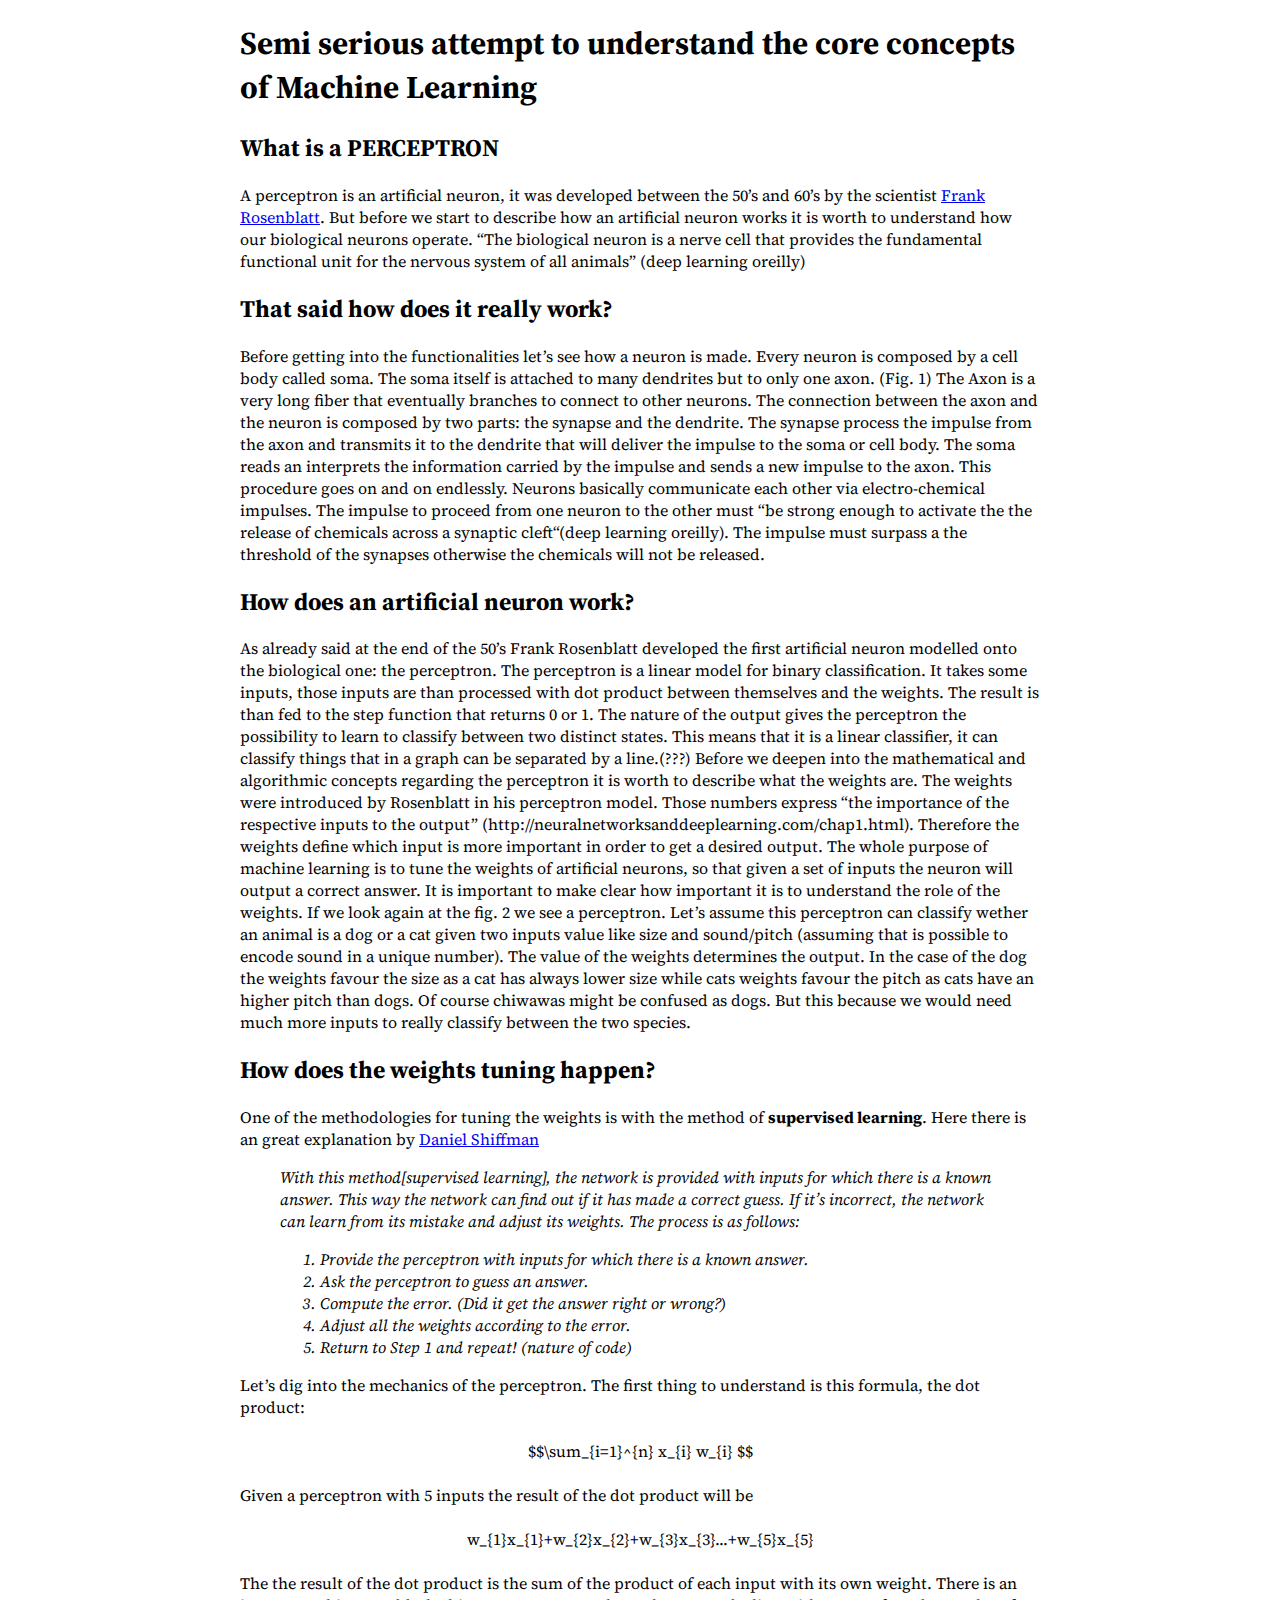
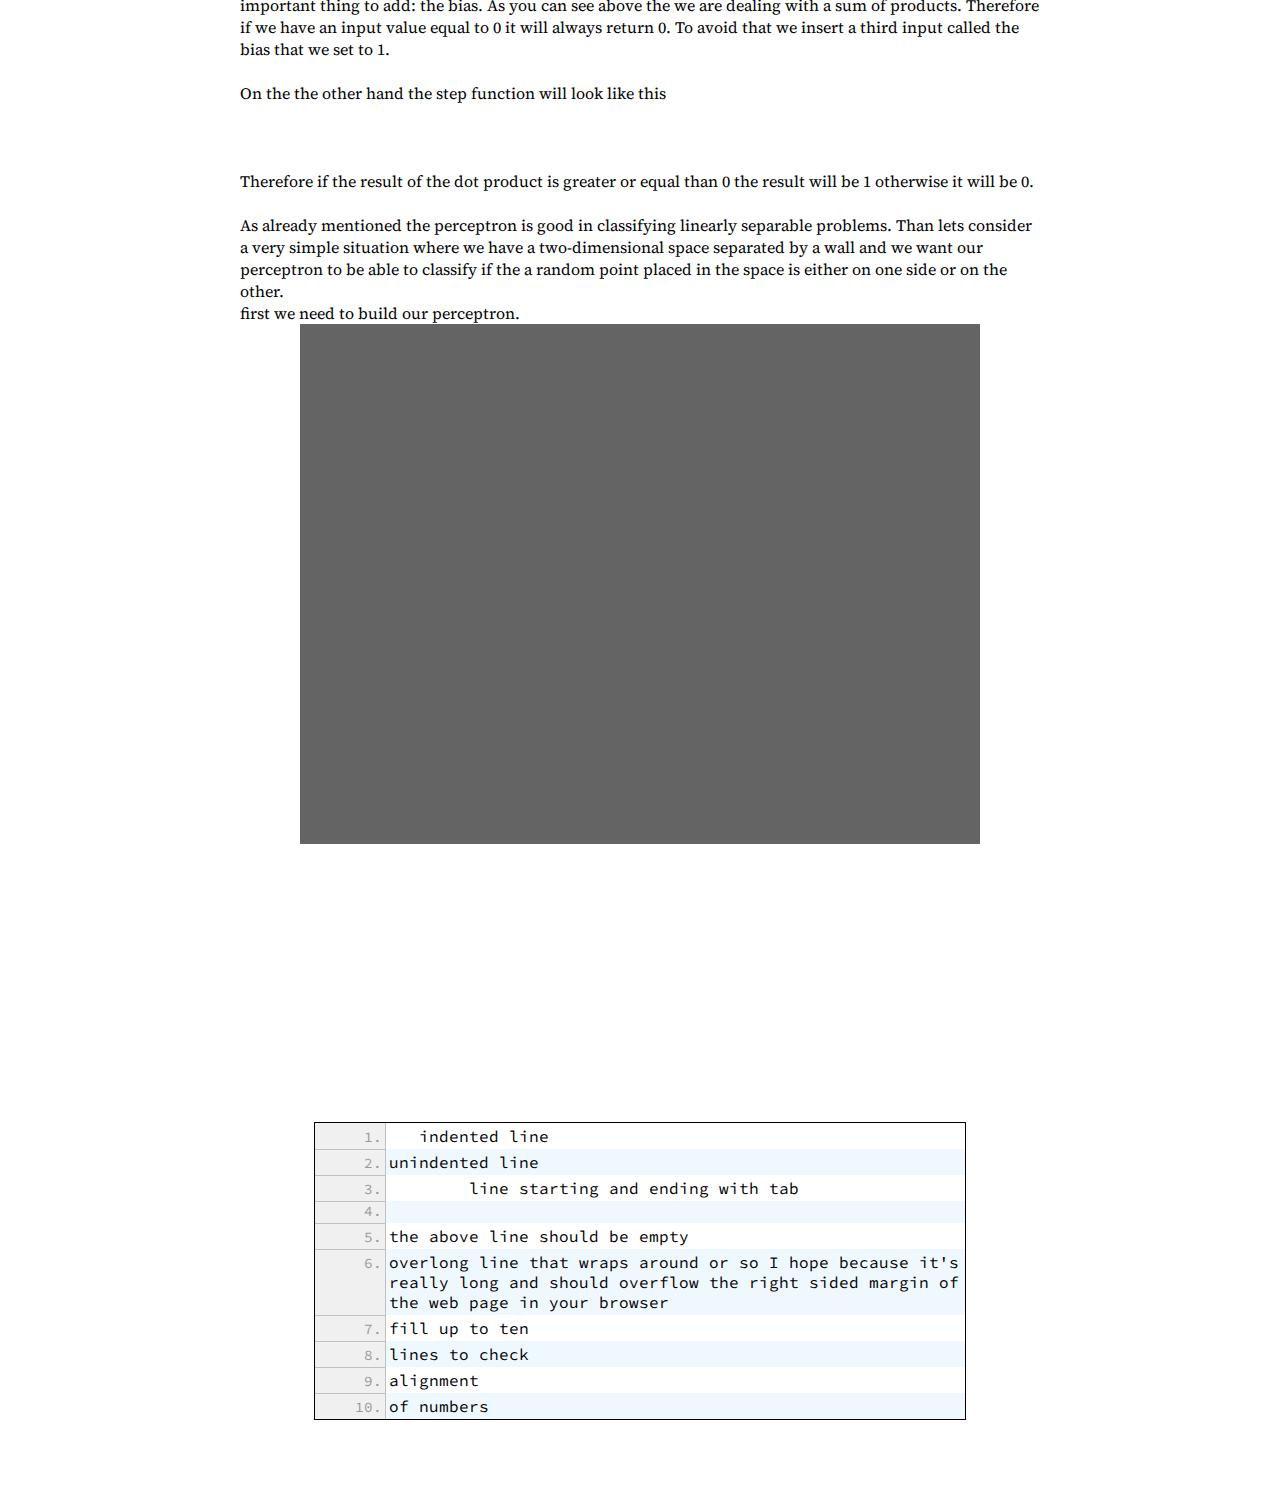
==== index.html @ a2bec2a8 "ad perceptron class" ====
<!DOCTYPE html>
<html>

<head>
	<meta charset="UTF-8">
	<meta http-equiv="X-UA-Compatible" content="IE=edge">
	<meta name="viewport" content="width=device-width, initial-scale=1">

	<title>simplePerceptron</title>
	<script type="text/javascript" src="http://latex.codecogs.com/latexit.js"></script>
	<script src="simplePerceptron/libraries/p5.js"></script>
	<script src="simplePerceptron/libraries/p5.dom.js"></script>
	<script src="simplePerceptron/libraries/p5.sound.js"></script>
	<script src="simplePerceptron/sketch.js"></script>
	<script src="simplePerceptron/perceptron.js"></script>
	<link rel="stylesheet" href="style.css">
	<style>
	</style>
</head>

<body>
	<div class="container">
		<h1>Semi serious attempt to understand the core concepts of Machine Learning</h1>

		<h2>What is a PERCEPTRON</h2>
		A perceptron is an artificial neuron, it was developed between the 50’s and 60’s by the scientist
		<a href="https://en.wikipedia.org/wiki/Frank_Rosenblatt">Frank Rosenblatt</a>. But before we start to describe how an artificial neuron works it is worth to understand how our
		biological neurons operate. “The biological neuron is a nerve cell that provides the fundamental functional unit for the
		nervous system of all animals” (deep learning oreilly)

		<h2>That said how does it really work?</h2>
		Before getting into the functionalities let’s see how a neuron is made. Every neuron is composed by a cell body called soma.
		The soma itself is attached to many dendrites but to only one axon. (Fig. 1) The Axon is a very long fiber that eventually
		branches to connect to other neurons. The connection between the axon and the neuron is composed by two parts: the synapse
		and the dendrite. The synapse process the impulse from the axon and transmits it to the dendrite that will deliver the
		impulse to the soma or cell body. The soma reads an interprets the information carried by the impulse and sends a new impulse
		to the axon. This procedure goes on and on endlessly. Neurons basically communicate each other via electro-chemical impulses.
		The impulse to proceed from one neuron to the other must “be strong enough to activate the the release of chemicals across
		a synaptic cleft“(deep learning oreilly). The impulse must surpass a the threshold of the synapses otherwise the chemicals
		will not be released.

		<h2>How does an artificial neuron work?</h2>
		As already said at the end of the 50’s Frank Rosenblatt developed the first artificial neuron modelled onto the biological
		one: the perceptron. The perceptron is a linear model for binary classification. It takes some inputs, those inputs are
		than processed with dot product between themselves and the weights. The result is than fed to the step function that returns
		0 or 1. The nature of the output gives the perceptron the possibility to learn to classify between two distinct states.
		This means that it is a linear classifier, it can classify things that in a graph can be separated by a line.(???) Before
		we deepen into the mathematical and algorithmic concepts regarding the perceptron it is worth to describe what the weights
		are. The weights were introduced by Rosenblatt in his perceptron model. Those numbers express “the importance of the respective
		inputs to the output” (http://neuralnetworksanddeeplearning.com/chap1.html). Therefore the weights define which input is
		more important in order to get a desired output. The whole purpose of machine learning is to tune the weights of artificial
		neurons, so that given a set of inputs the neuron will output a correct answer. It is important to make clear how important
		it is to understand the role of the weights. If we look again at the fig. 2 we see a perceptron. Let’s assume this perceptron
		can classify wether an animal is a dog or a cat given two inputs value like size and sound/pitch (assuming that is possible
		to encode sound in a unique number). The value of the weights determines the output. In the case of the dog the weights
		favour the size as a cat has always lower size while cats weights favour the pitch as cats have an higher pitch than dogs.
		Of course chiwawas might be confused as dogs. But this because we would need much more inputs to really classify between
		the two species.
		<h2>How does the weights tuning happen?</h2>
		One of the methodologies for tuning the weights is with the method of
		<b>supervised learning</b>. Here there is an great explanation by
		<a href="http://natureofcode.com/book/chapter-10-neural-networks/">Daniel Shiffman</a>
		<blockquote>
			With this method[supervised learning], the network is provided with inputs for which there is a known answer. This way the
			network can find out if it has made a correct guess. If it’s incorrect, the network can learn from its mistake and adjust
			its weights. The process is as follows:
			<br>
			<ol>
				<li>Provide the perceptron with inputs for which there is a known answer.
				</li>
				<li>Ask the perceptron to guess an answer.
				</li>
				<li>Compute the error. (Did it get the answer right or wrong?)
				</li>
				<li>Adjust all the weights according to the error.
				</li>
				<li>Return to Step 1 and repeat! (nature of code)</li>
			</ol>
		</blockquote>

		Let’s dig into the mechanics of the perceptron. The first thing to understand is this formula, the dot product:
		<br>
		<br>
		<div lang="latex" class="math">
			$$\sum_{i=1}^{n} x_{i} w_{i} $$
		</div>
		<br> Given a perceptron with 5 inputs the result of the dot product will be
		<br>
		<br>
		<div lang="latex" class="math">
			w_{1}x_{1}+w_{2}x_{2}+w_{3}x_{3}...+w_{5}x_{5}
		</div>
		<br>
		The the result of the dot product is the sum of the product of each input with its own weight. There is an important thing
		to add: the bias. As you can see above the we are dealing with a sum of products. Therefore if we have an input value equal
		to 0 it will always return 0. To avoid that we insert a third input called the bias that we set to 1. <br>
		<img src="img/perceptron2.png" alt="">
		<br>
		On the the other hand the step function will look like this
		<br>
		<br>
		<div class="math">
				<img src="http://latex.codecogs.com/gif.latex?f(x)=\begin{cases}\phantom{}0&x%3C0\\1&x%3E=0\end{cases}" alt="">
		</div>
		<br> 
		Therefore if the result of the dot product is greater or equal than 0 the result will be 1 otherwise it will be 0.
		<br>
		<br>
		As already mentioned the perceptron is good in classifying linearly separable problems. Than lets consider a very simple situation
		where we have a two-dimensional space separated by a wall and we want our perceptron to be able to classify if the a random
		point placed in the space is either on one side or on the other. <br>
		first we need to build our perceptron. 
		<div id="perceptronCanvas">

		</div>
		<br>
		<br>
		<br>
		<br>
		<br>
		<br>
		<br>
		<br>
		<br>
		<pre class="code">
				<span class="tr first-row"><span class="th"></span><code>   indented line</code></span>
				<span class="tr e"><span class="th"></span><code>unindented line</code></span>
				<span class="tr"><span class="th"></span><code>&#9;line starting and ending with tab&#9;</code></span>
				<span class="tr e"><span class="th"></span><code></code></span>
				<span class="tr"><span class="th"></span><code>the above line should be empty</code></span>
				<span class="tr e"><span class="th"></span><code>overlong line that wraps around or so I hope because it's really long and should overflow the right sided margin of the web page in your browser</code></span>
				<span class="tr"><span class="th"></span><code>fill up to ten</code></span>
				<span class="tr e"><span class="th"></span><code>lines to check</code></span>
				<span class="tr"><span class="th"></span><code>alignment</code></span>
				<span class="tr e"><span class="th"></span><code>of numbers</code></span>
				</pre>
	</div>
	<div class="footnotes">

	</div>
</body>

</html>
---- style.css ----
@import url('https://fonts.googleapis.com/css?family=Source+Code+Pro:500|Source+Serif+Pro&subset=latin-ext');
body{
    font-family: 'Source Serif Pro', serif;
    margin: 0;
    padding: 0;
}
pre, 
code{
    font-family: 'Source Code Pro', monospace;
}

canvas {
    display: block;
    margin: auto;
}
blockquote{
    font-style: italic;
}
/* Bare bones style for the desired effect */
pre.code {
    display: table;
    table-layout: fixed;
    width: 100%; /* anything but auto, otherwise fixed layout not guaranteed */
    white-space: pre-wrap;
}
pre.code::before {
    counter-reset: linenum;
}
pre.code span.tr {
    display: table-row;
    counter-increment: linenum;
}
pre.code span.th { /* used for line numbers */
    display: table-cell;
    user-select: none;
    -moz-user-select: none;
    -webkit-user-select: none;
}
pre.code span.th::before {
    content: counter(linenum);
    text-align: right;
    display: block;
}
pre.code span.th {
    width: 4em; /* or whatever the desired width of the numbers column is */
}
pre.code code {
    display: table-cell;
}

/* Additional styling demo */
pre.code {
    border: solid 1px black;
    max-width: 650px;
    margin: 80px auto;
}
pre.code span.th {
    background: #f0f0f0;
    padding: 3px;
    padding-top: 0px;
    border-right: solid 1px silver;
    border-top: solid 1px silver;
}
pre.code span.th::before {
    font-size: 90%;
    color: #999;
}
pre.code span.tr.first-row span.th {
    border-top: none;
}
pre.code code {
    padding: 3px;
}
pre.code span.e code {
    background: #f0f8ff;
}
pre.code span.th::before {
    content: counter(linenum) ".";
}
/*END OF CODE STYLING*/

.container{
    position: relative;
    display: block;
    max-width: 800px;
    margin: auto;
}
.math{
    text-align: center;
}
.footnotes{
    font-size: 75%;
}
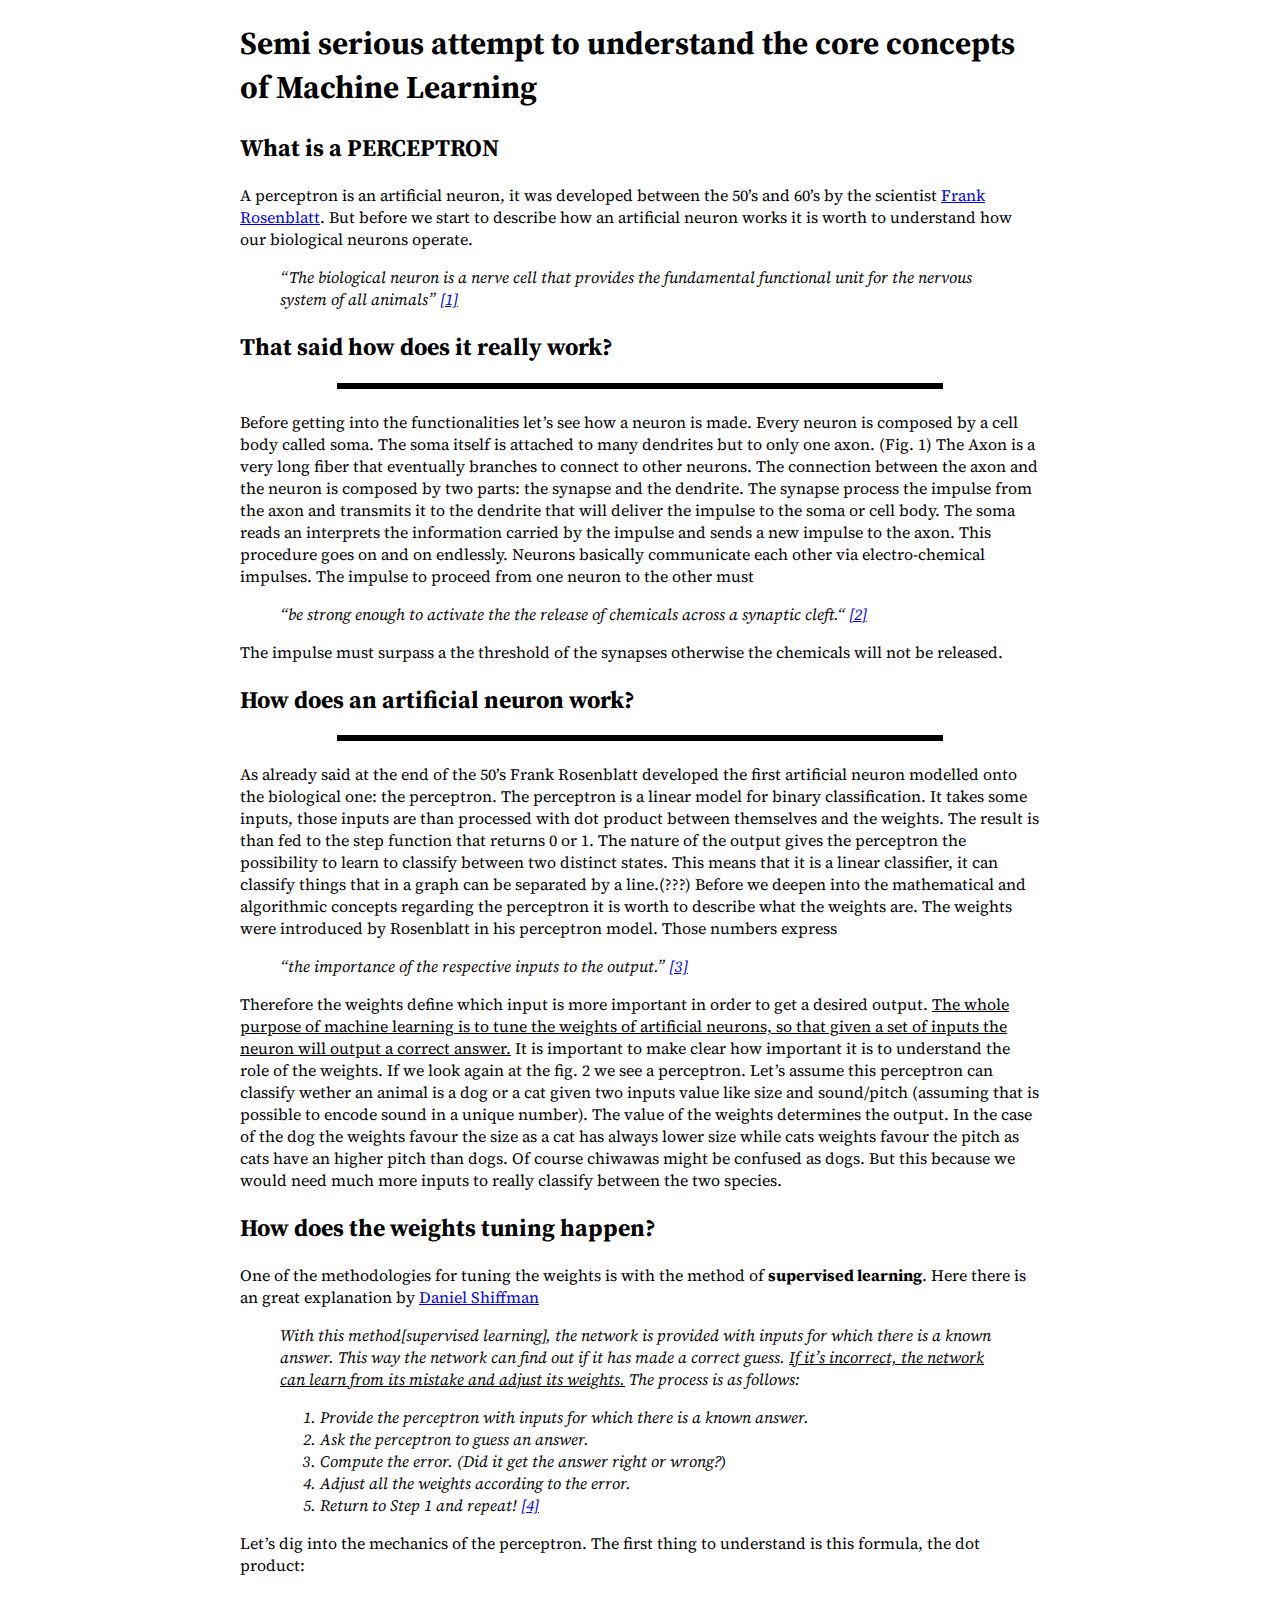
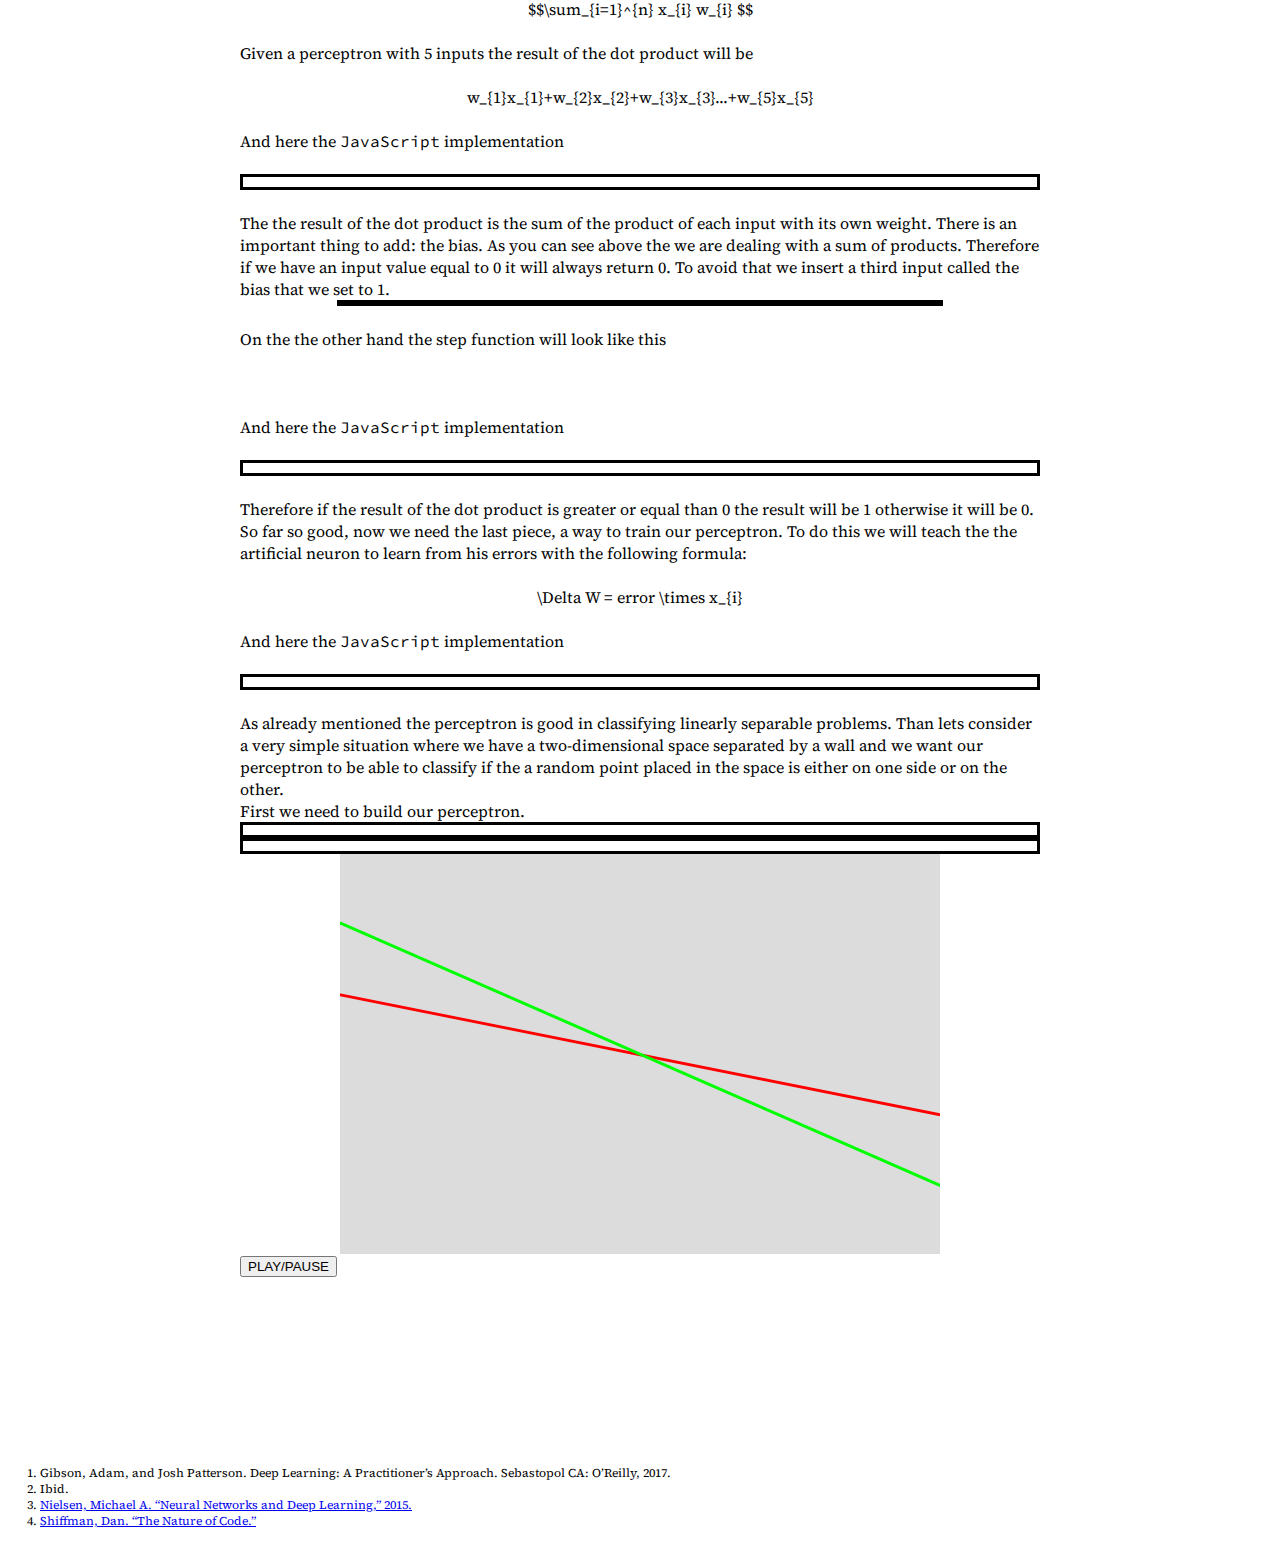
==== commit 700044d1: "update index.html" ====
--- a/index.html
+++ b/index.html
@@ -8,12 +8,17 @@
 
 	<title>simplePerceptron</title>
 	<script type="text/javascript" src="http://latex.codecogs.com/latexit.js"></script>
+	<script src="jquery-3.3.1.min.js"></script>
 	<script src="simplePerceptron/libraries/p5.js"></script>
 	<script src="simplePerceptron/libraries/p5.dom.js"></script>
 	<script src="simplePerceptron/libraries/p5.sound.js"></script>
+	<script src="simplePerceptron/perceptron.js"></script>
+	<script src="simplePerceptron/trainer.js"></script>
 	<script src="simplePerceptron/sketch.js"></script>
-	<script src="simplePerceptron/perceptron.js"></script>
 	<link rel="stylesheet" href="style.css">
+	<script src="codemirror/lib/codemirror.js"></script>
+	<link rel="stylesheet" href="codemirror/lib/codemirror.css">
+	<script src="codemirror/mode/javascript/javascript.js"></script>
 	<style>
 	</style>
 </head>
@@ -25,45 +30,55 @@
 		<h2>What is a PERCEPTRON</h2>
 		A perceptron is an artificial neuron, it was developed between the 50’s and 60’s by the scientist
 		<a href="https://en.wikipedia.org/wiki/Frank_Rosenblatt">Frank Rosenblatt</a>. But before we start to describe how an artificial neuron works it is worth to understand how our
-		biological neurons operate. “The biological neuron is a nerve cell that provides the fundamental functional unit for the
-		nervous system of all animals” (deep learning oreilly)
+		biological neurons operate.
+		<br>
+		<blockquote>
+			“The biological neuron is a nerve cell that provides the fundamental functional unit for the nervous system of all animals”
+			<a href="#1">[1]</a>
+		</blockquote>
 
 		<h2>That said how does it really work?</h2>
-		Before getting into the functionalities let’s see how a neuron is made. Every neuron is composed by a cell body called soma.
-		The soma itself is attached to many dendrites but to only one axon. (Fig. 1) The Axon is a very long fiber that eventually
+		<img class="images" src="img/NEuron.png" alt="">
+		<br> Before getting into the functionalities let’s see how a neuron is made. Every neuron is composed by a cell body called
+		soma. The soma itself is attached to many dendrites but to only one axon. (Fig. 1) The Axon is a very long fiber that eventually
 		branches to connect to other neurons. The connection between the axon and the neuron is composed by two parts: the synapse
 		and the dendrite. The synapse process the impulse from the axon and transmits it to the dendrite that will deliver the
 		impulse to the soma or cell body. The soma reads an interprets the information carried by the impulse and sends a new impulse
 		to the axon. This procedure goes on and on endlessly. Neurons basically communicate each other via electro-chemical impulses.
-		The impulse to proceed from one neuron to the other must “be strong enough to activate the the release of chemicals across
-		a synaptic cleft“(deep learning oreilly). The impulse must surpass a the threshold of the synapses otherwise the chemicals
-		will not be released.
+		The impulse to proceed from one neuron to the other must
+		<blockquote>“be strong enough to activate the the release of chemicals across a synaptic cleft.“
+			<a href="#2">[2]</a>
+		</blockquote> The impulse must surpass a the threshold of the synapses otherwise the chemicals will not be released.
 
 		<h2>How does an artificial neuron work?</h2>
-		As already said at the end of the 50’s Frank Rosenblatt developed the first artificial neuron modelled onto the biological
+		<img class="images" src="img/perceptron.png" alt="">
+		<br> As already said at the end of the 50’s Frank Rosenblatt developed the first artificial neuron modelled onto the biological
 		one: the perceptron. The perceptron is a linear model for binary classification. It takes some inputs, those inputs are
 		than processed with dot product between themselves and the weights. The result is than fed to the step function that returns
 		0 or 1. The nature of the output gives the perceptron the possibility to learn to classify between two distinct states.
 		This means that it is a linear classifier, it can classify things that in a graph can be separated by a line.(???) Before
 		we deepen into the mathematical and algorithmic concepts regarding the perceptron it is worth to describe what the weights
-		are. The weights were introduced by Rosenblatt in his perceptron model. Those numbers express “the importance of the respective
-		inputs to the output” (http://neuralnetworksanddeeplearning.com/chap1.html). Therefore the weights define which input is
-		more important in order to get a desired output. The whole purpose of machine learning is to tune the weights of artificial
-		neurons, so that given a set of inputs the neuron will output a correct answer. It is important to make clear how important
-		it is to understand the role of the weights. If we look again at the fig. 2 we see a perceptron. Let’s assume this perceptron
-		can classify wether an animal is a dog or a cat given two inputs value like size and sound/pitch (assuming that is possible
-		to encode sound in a unique number). The value of the weights determines the output. In the case of the dog the weights
-		favour the size as a cat has always lower size while cats weights favour the pitch as cats have an higher pitch than dogs.
-		Of course chiwawas might be confused as dogs. But this because we would need much more inputs to really classify between
-		the two species.
+		are. The weights were introduced by Rosenblatt in his perceptron model. Those numbers express
+		<blockquote>
+			“the importance of the respective inputs to the output.”
+			<a href="#3">[3]</a>
+		</blockquote>Therefore the weights define which input is more important in order to get a desired output.
+		<u>The whole purpose of machine learning is to tune the weights of artificial neurons, so that given a set of inputs the neuron
+			will output a correct answer.</u>
+		It is important to make clear how important it is to understand the role of the weights. If we look again at the fig. 2 we
+		see a perceptron. Let’s assume this perceptron can classify wether an animal is a dog or a cat given two inputs value like
+		size and sound/pitch (assuming that is possible to encode sound in a unique number). The value of the weights determines
+		the output. In the case of the dog the weights favour the size as a cat has always lower size while cats weights favour
+		the pitch as cats have an higher pitch than dogs. Of course chiwawas might be confused as dogs. But this because we would
+		need much more inputs to really classify between the two species.
 		<h2>How does the weights tuning happen?</h2>
 		One of the methodologies for tuning the weights is with the method of
 		<b>supervised learning</b>. Here there is an great explanation by
 		<a href="http://natureofcode.com/book/chapter-10-neural-networks/">Daniel Shiffman</a>
 		<blockquote>
 			With this method[supervised learning], the network is provided with inputs for which there is a known answer. This way the
-			network can find out if it has made a correct guess. If it’s incorrect, the network can learn from its mistake and adjust
-			its weights. The process is as follows:
+			network can find out if it has made a correct guess.
+			<u>If it’s incorrect, the network can learn from its mistake and adjust its weights.</u> The process is as follows:
 			<br>
 			<ol>
 				<li>Provide the perceptron with inputs for which there is a known answer.
@@ -74,7 +89,9 @@
 				</li>
 				<li>Adjust all the weights according to the error.
 				</li>
-				<li>Return to Step 1 and repeat! (nature of code)</li>
+				<li>Return to Step 1 and repeat!
+					<a href="#4">[4]</a>
+				</li>
 			</ol>
 		</blockquote>
 
@@ -90,54 +107,100 @@
 		<div lang="latex" class="math">
 			w_{1}x_{1}+w_{2}x_{2}+w_{3}x_{3}...+w_{5}x_{5}
 		</div>
-		<br>
-		The the result of the dot product is the sum of the product of each input with its own weight. There is an important thing
+		<br> And here the
+		<code>JavaScript</code> implementation
+		<br>
+		<br>
+		<div class="snippet" id="code1">
+			<script>
+				setCode('simplePerceptron/feedForward.txt', 'code1');
+			</script>
+		</div>
+		<br> The the result of the dot product is the sum of the product of each input with its own weight. There is an important thing
 		to add: the bias. As you can see above the we are dealing with a sum of products. Therefore if we have an input value equal
-		to 0 it will always return 0. To avoid that we insert a third input called the bias that we set to 1. <br>
-		<img src="img/perceptron2.png" alt="">
-		<br>
-		On the the other hand the step function will look like this
+		to 0 it will always return 0. To avoid that we insert a third input called the bias that we set to 1.
+		<br>
+		<img class="images" src="img/perceptron2.png" alt="">
+		<br> On the the other hand the step function will look like this
 		<br>
 		<br>
 		<div class="math">
-				<img src="http://latex.codecogs.com/gif.latex?f(x)=\begin{cases}\phantom{}0&x%3C0\\1&x%3E=0\end{cases}" alt="">
-		</div>
-		<br> 
-		Therefore if the result of the dot product is greater or equal than 0 the result will be 1 otherwise it will be 0.
-		<br>
-		<br>
-		As already mentioned the perceptron is good in classifying linearly separable problems. Than lets consider a very simple situation
-		where we have a two-dimensional space separated by a wall and we want our perceptron to be able to classify if the a random
-		point placed in the space is either on one side or on the other. <br>
-		first we need to build our perceptron. 
+			<img src="http://latex.codecogs.com/gif.latex?f(x)=\begin{cases}\phantom{}0&x%3C0\\1&x%3E=0\end{cases}" alt="">
+		</div>
+		<br> And here the
+		<code>JavaScript</code> implementation
+		<br>
+		<br>
+		<div class="snippet" id="code2">
+			<script>
+				setCode('simplePerceptron/activation.txt', 'code2');
+			</script>
+		</div>
+		<br> Therefore if the result of the dot product is greater or equal than 0 the result will be 1 otherwise it will be 0.
+		<br> So far so good, now we need the last piece, a way to train our perceptron. To do this we will teach the the artificial
+		neuron to learn from his errors with the following formula:
+		<br>
+		<br>
+		<div lang="latex" class="math">
+			\Delta W = error \times x_{i}
+		</div>
+		<br> And here the
+		<code>JavaScript</code> implementation
+		<br>
+		<br>
+		<div class="snippet" id="code3">
+			<script>
+				setCode('simplePerceptron/train.txt', 'code3');
+			</script>
+		</div>
+		<br> As already mentioned the perceptron is good in classifying linearly separable problems. Than lets consider a very simple
+		situation where we have a two-dimensional space separated by a wall and we want our perceptron to be able to classify if
+		the a random point placed in the space is either on one side or on the other.
+		<br> First we need to build our perceptron.
+		<br>
+		<div class="snippet" id="code4">
+			<script>
+				setCode('simplePerceptron/perceptron.js', 'code4');
+			</script>
+		</div>
+		<div class="snippet" id="code5">
+			<script>
+				setCode('simplePerceptron/trainer.js', 'code5');
+			</script>
+		</div>
 		<div id="perceptronCanvas">
 
 		</div>
-		<br>
-		<br>
-		<br>
-		<br>
-		<br>
-		<br>
-		<br>
-		<br>
-		<br>
-		<pre class="code">
-				<span class="tr first-row"><span class="th"></span><code>   indented line</code></span>
-				<span class="tr e"><span class="th"></span><code>unindented line</code></span>
-				<span class="tr"><span class="th"></span><code>&#9;line starting and ending with tab&#9;</code></span>
-				<span class="tr e"><span class="th"></span><code></code></span>
-				<span class="tr"><span class="th"></span><code>the above line should be empty</code></span>
-				<span class="tr e"><span class="th"></span><code>overlong line that wraps around or so I hope because it's really long and should overflow the right sided margin of the web page in your browser</code></span>
-				<span class="tr"><span class="th"></span><code>fill up to ten</code></span>
-				<span class="tr e"><span class="th"></span><code>lines to check</code></span>
-				<span class="tr"><span class="th"></span><code>alignment</code></span>
-				<span class="tr e"><span class="th"></span><code>of numbers</code></span>
-				</pre>
+		<button onclick="play()">PLAY/PAUSE</button>
+		<br>
+		<br>
+		<br>
+		<br>
+		<br>
+		<br>
+		<br>
+		<br>
+		<br>
 	</div>
 	<div class="footnotes">
-
+		<ol>
+			<li id="1">
+				Gibson, Adam, and Josh Patterson. Deep Learning: A Practitioner’s Approach. Sebastopol CA: O’Reilly, 2017.
+			</li>
+			<li id="2">
+				Ibid.
+			</li>
+			<li id="3">
+				<a href="http://neuralnetworksanddeeplearning.com">Nielsen, Michael A. “Neural Networks and Deep Learning,” 2015.</a>
+			</li>
+			<li id="4">
+				<a href="http://natureofcode.com/book/chapter-10-neural-networks/">Shiffman, Dan. “The Nature of Code.”</a>
+			</li>
+		</ol>
 	</div>
+	<script>
+
+	</script>
 </body>
 
 </html>--- a/style.css
+++ b/style.css
@@ -15,6 +15,13 @@
 }
 blockquote{
     font-style: italic;
+}
+img.images{
+    display: block;
+    margin: auto;
+    border: 3px solid  #000;
+    width: 75%;
+    min-width: 200px;
 }
 /* Bare bones style for the desired effect */
 pre.code {
@@ -90,4 +97,10 @@
 }
 .footnotes{
     font-size: 75%;
+}
+.snippet{
+    border: 3px solid #000;
+    /* background-color: tomato; */
+    padding: 5px;
+    /* margin-left: 20px; */
 }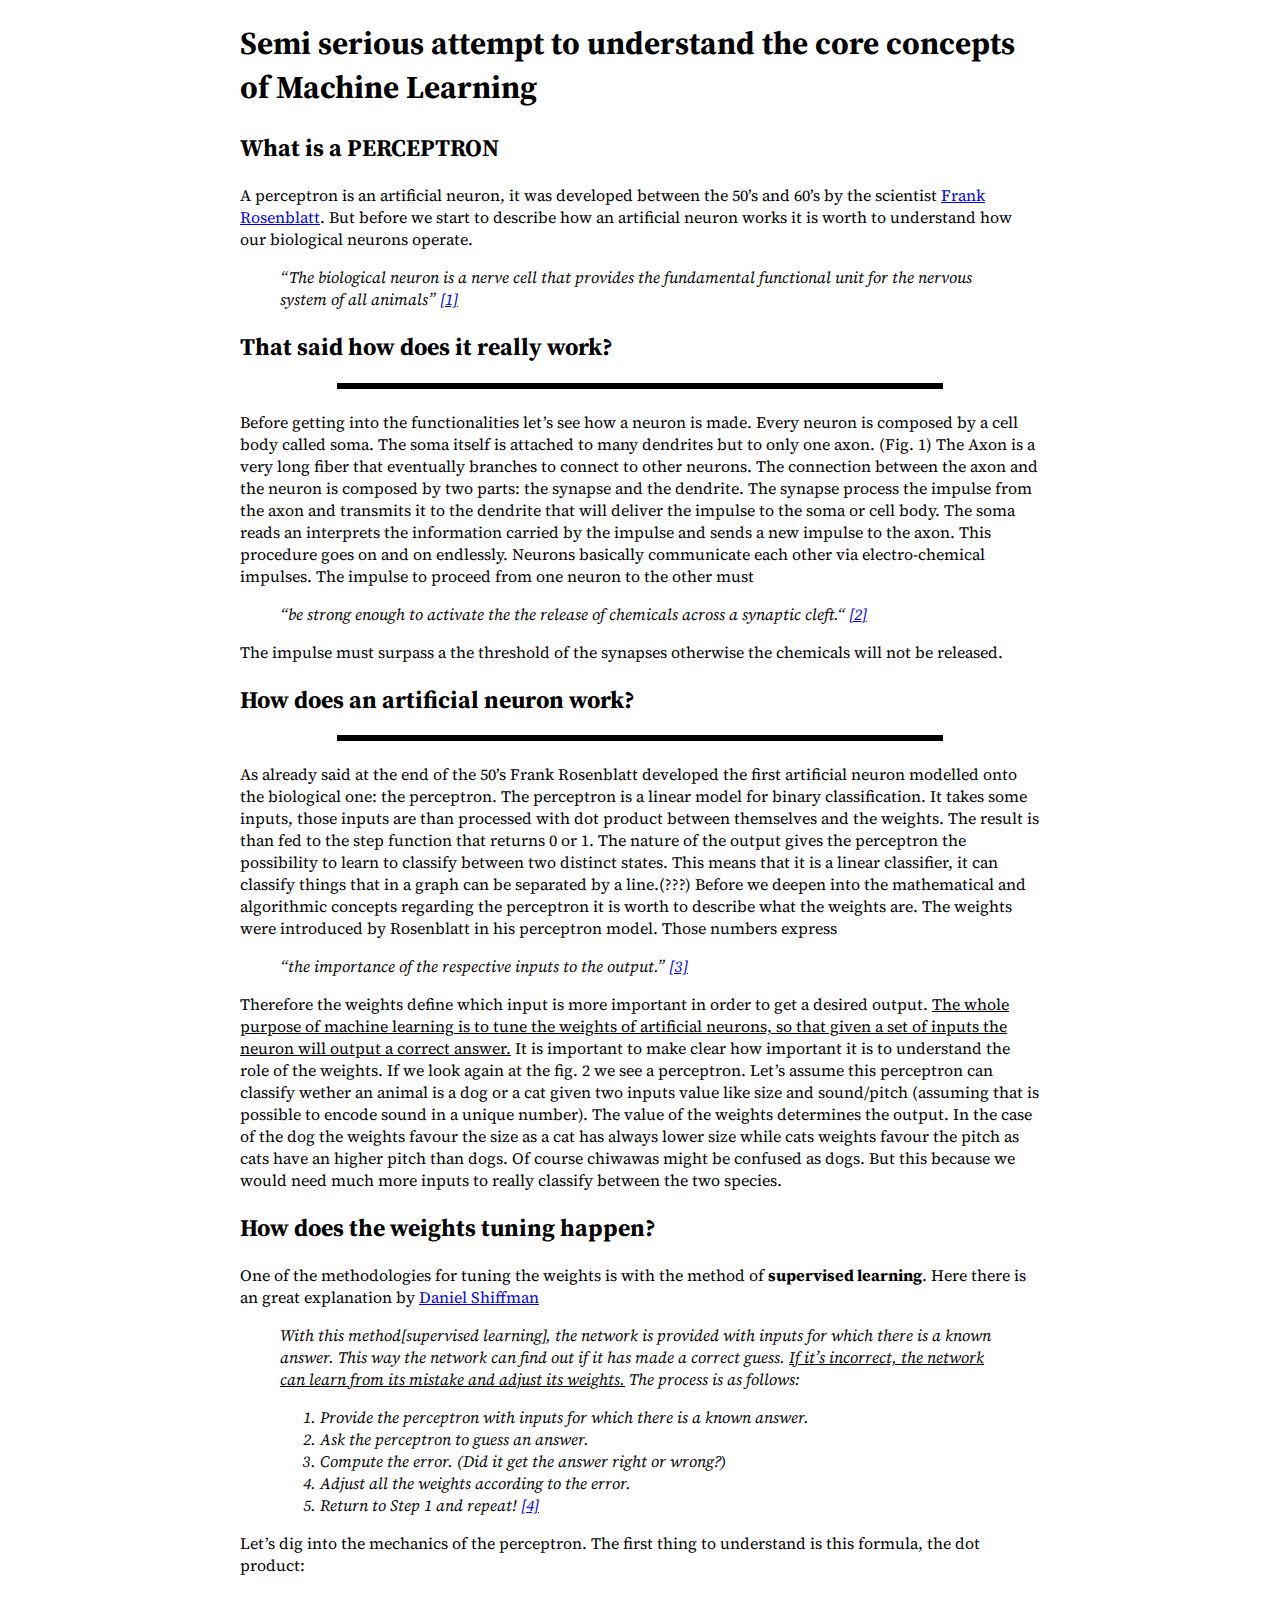
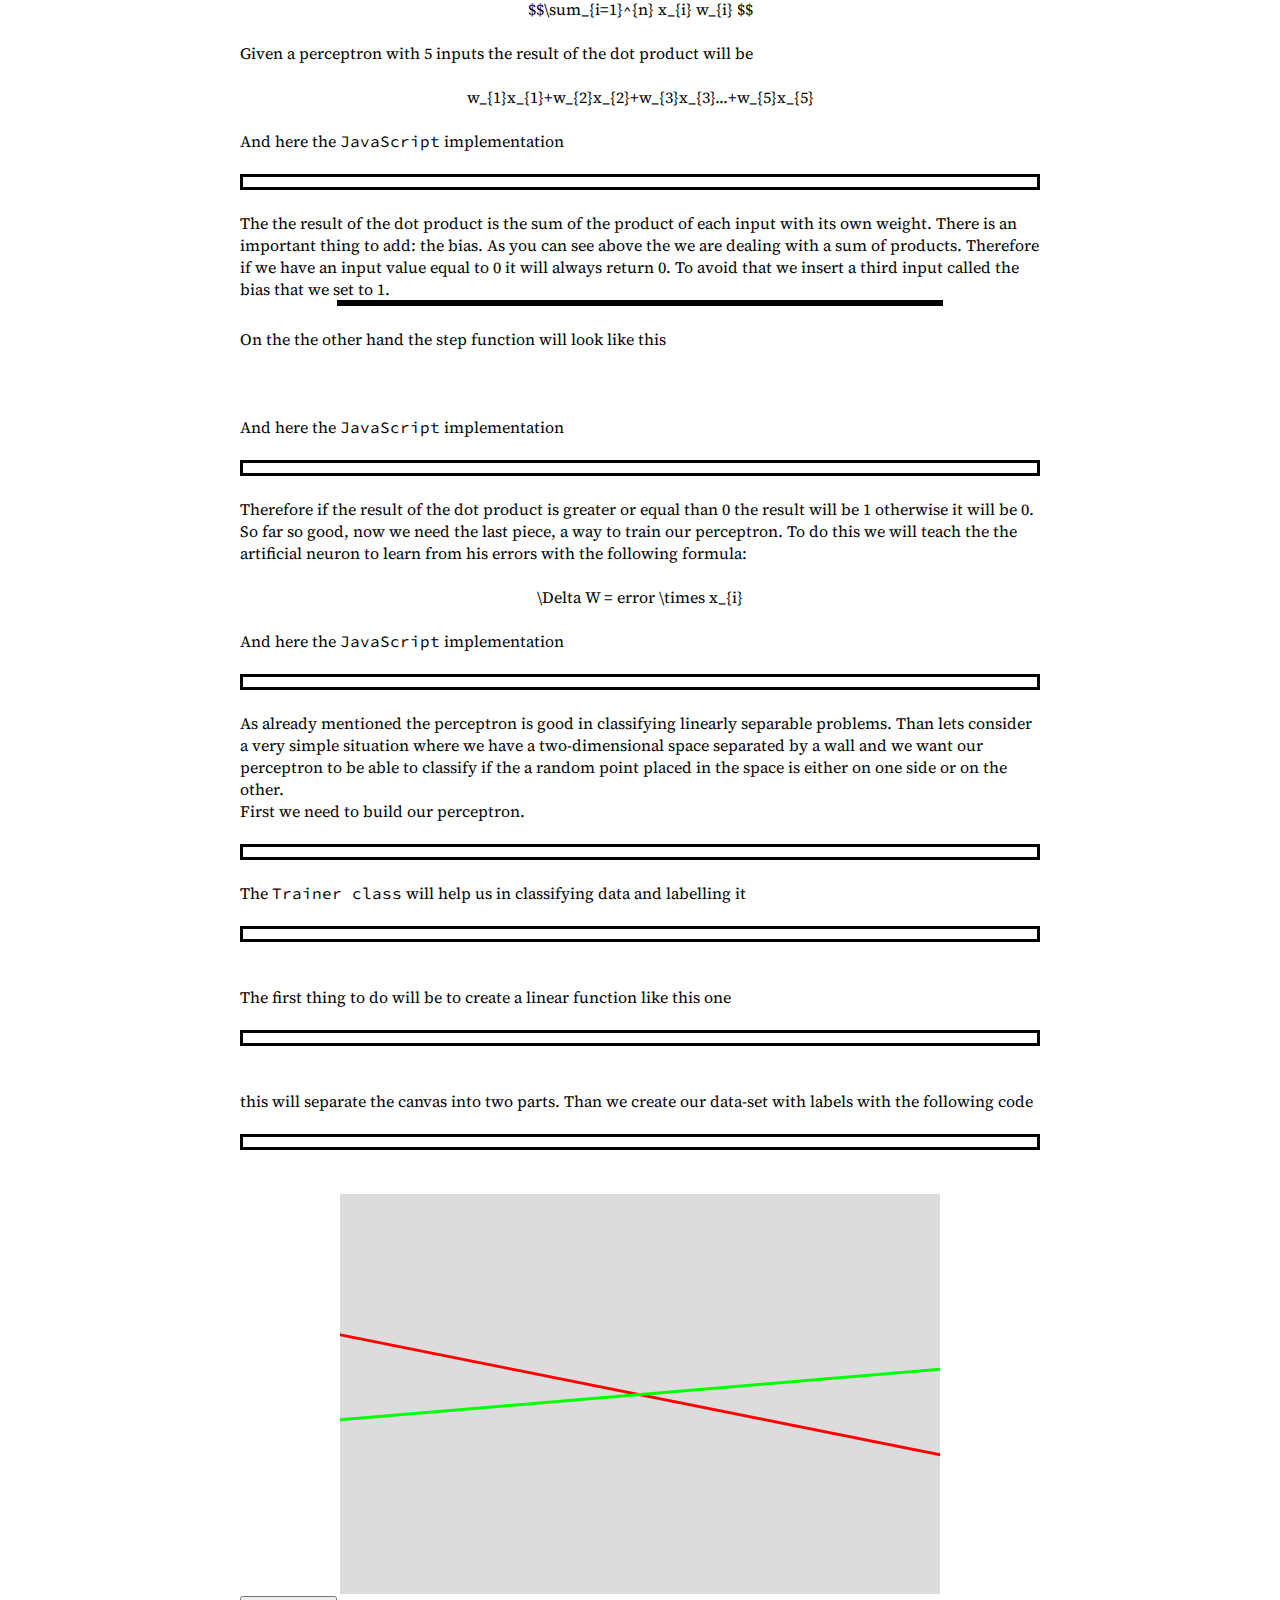
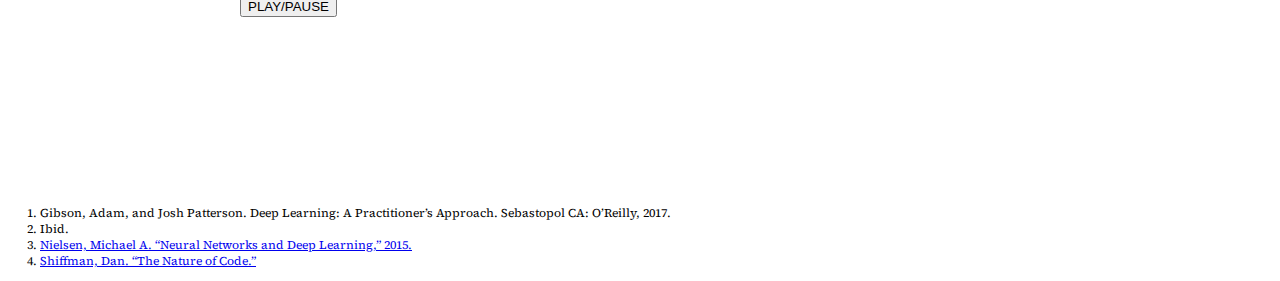
==== commit 3b07cec8: "update index.html" ====
--- a/index.html
+++ b/index.html
@@ -158,16 +158,41 @@
 		the a random point placed in the space is either on one side or on the other.
 		<br> First we need to build our perceptron.
 		<br>
+		<br>
 		<div class="snippet" id="code4">
 			<script>
 				setCode('simplePerceptron/perceptron.js', 'code4');
 			</script>
 		</div>
+		<br> The
+		<code>Trainer class</code> will help us in classifying data and labelling it
+		<br>
+		<br>
 		<div class="snippet" id="code5">
 			<script>
 				setCode('simplePerceptron/trainer.js', 'code5');
 			</script>
 		</div>
+		<br>
+		<br> The first thing to do will be to create a linear function like this one
+		<br>
+		<br>
+		<div class="snippet" id="code6">
+			<script>
+				setCode('simplePerceptron/function.txt', 'code6');
+			</script>
+		</div>
+		<br>
+		<br>this will separate the canvas into two parts. Than we create our data-set with labels with the following code
+		<br>
+		<br>
+		<div class="snippet" id="code7">
+			<script>
+				setCode('simplePerceptron/data.txt', 'code7');
+			</script>
+		</div>
+		<br>
+		<br>
 		<div id="perceptronCanvas">
 
 		</div>
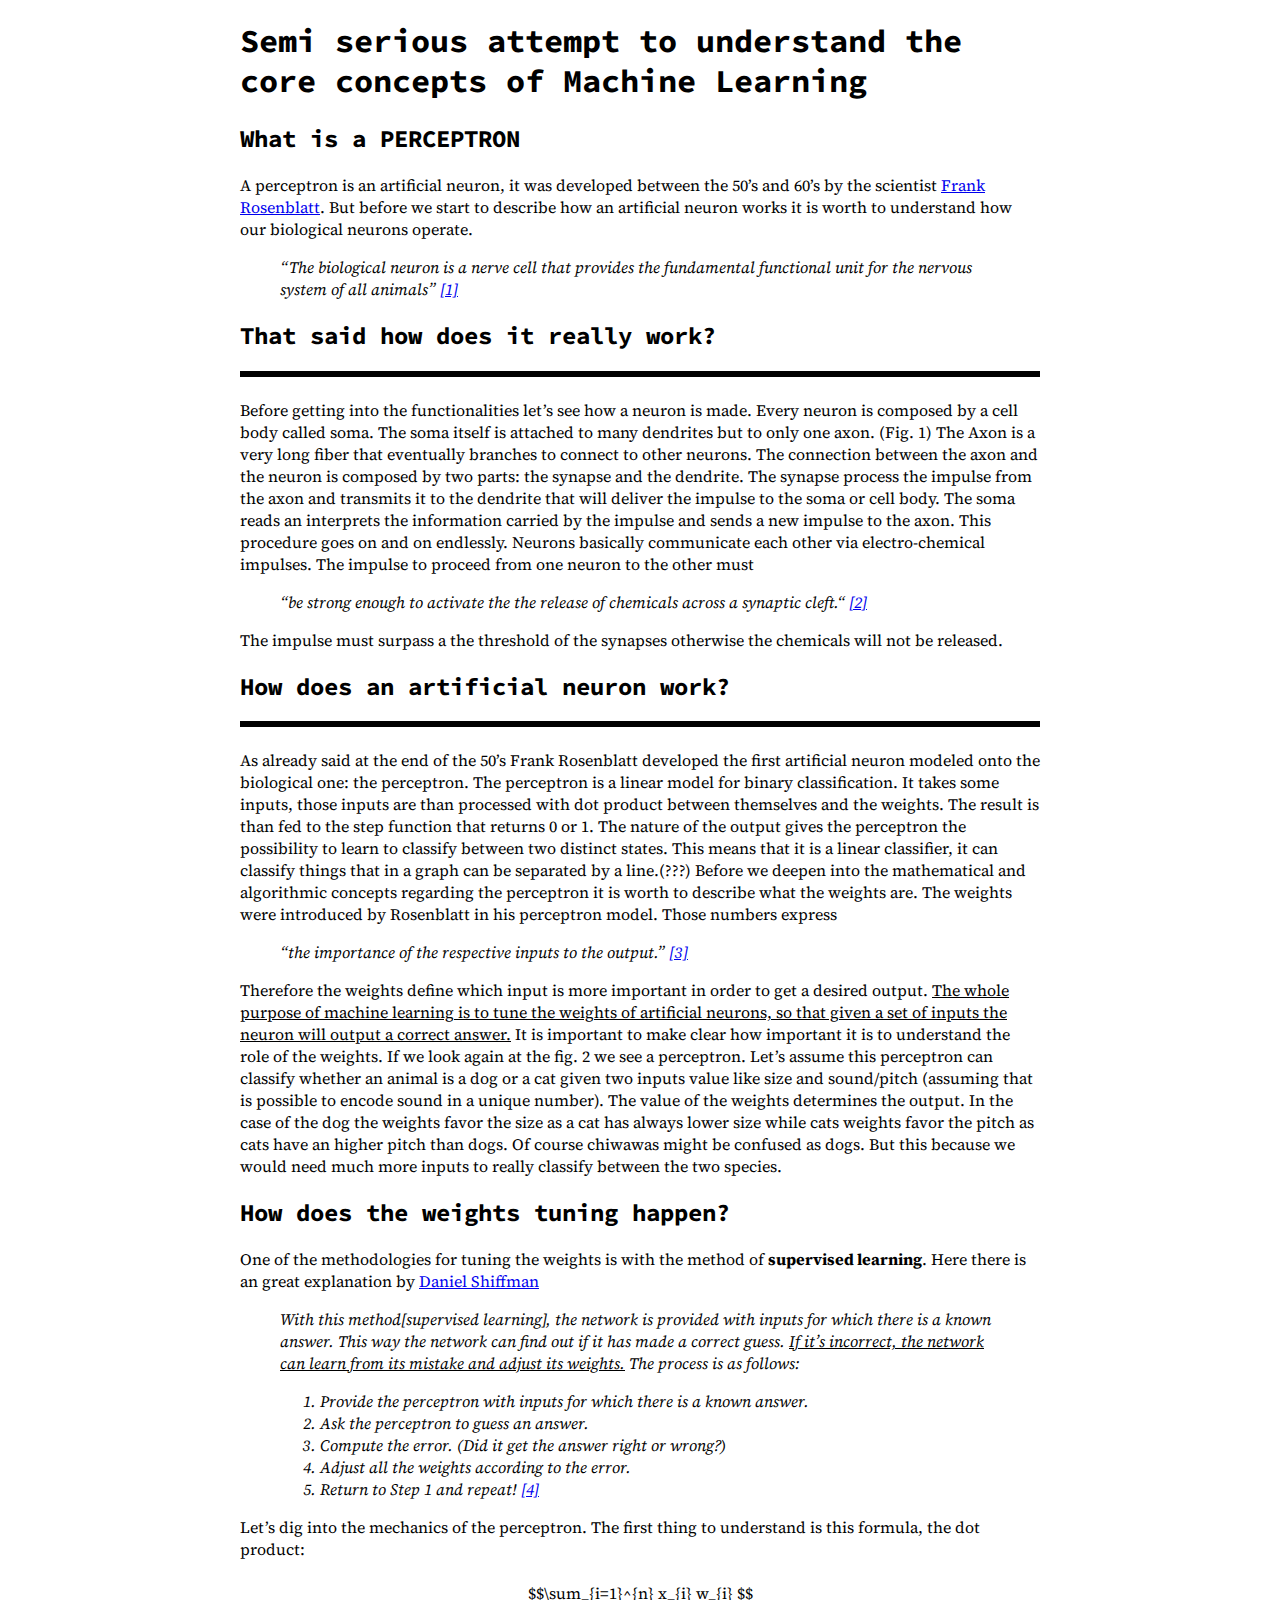
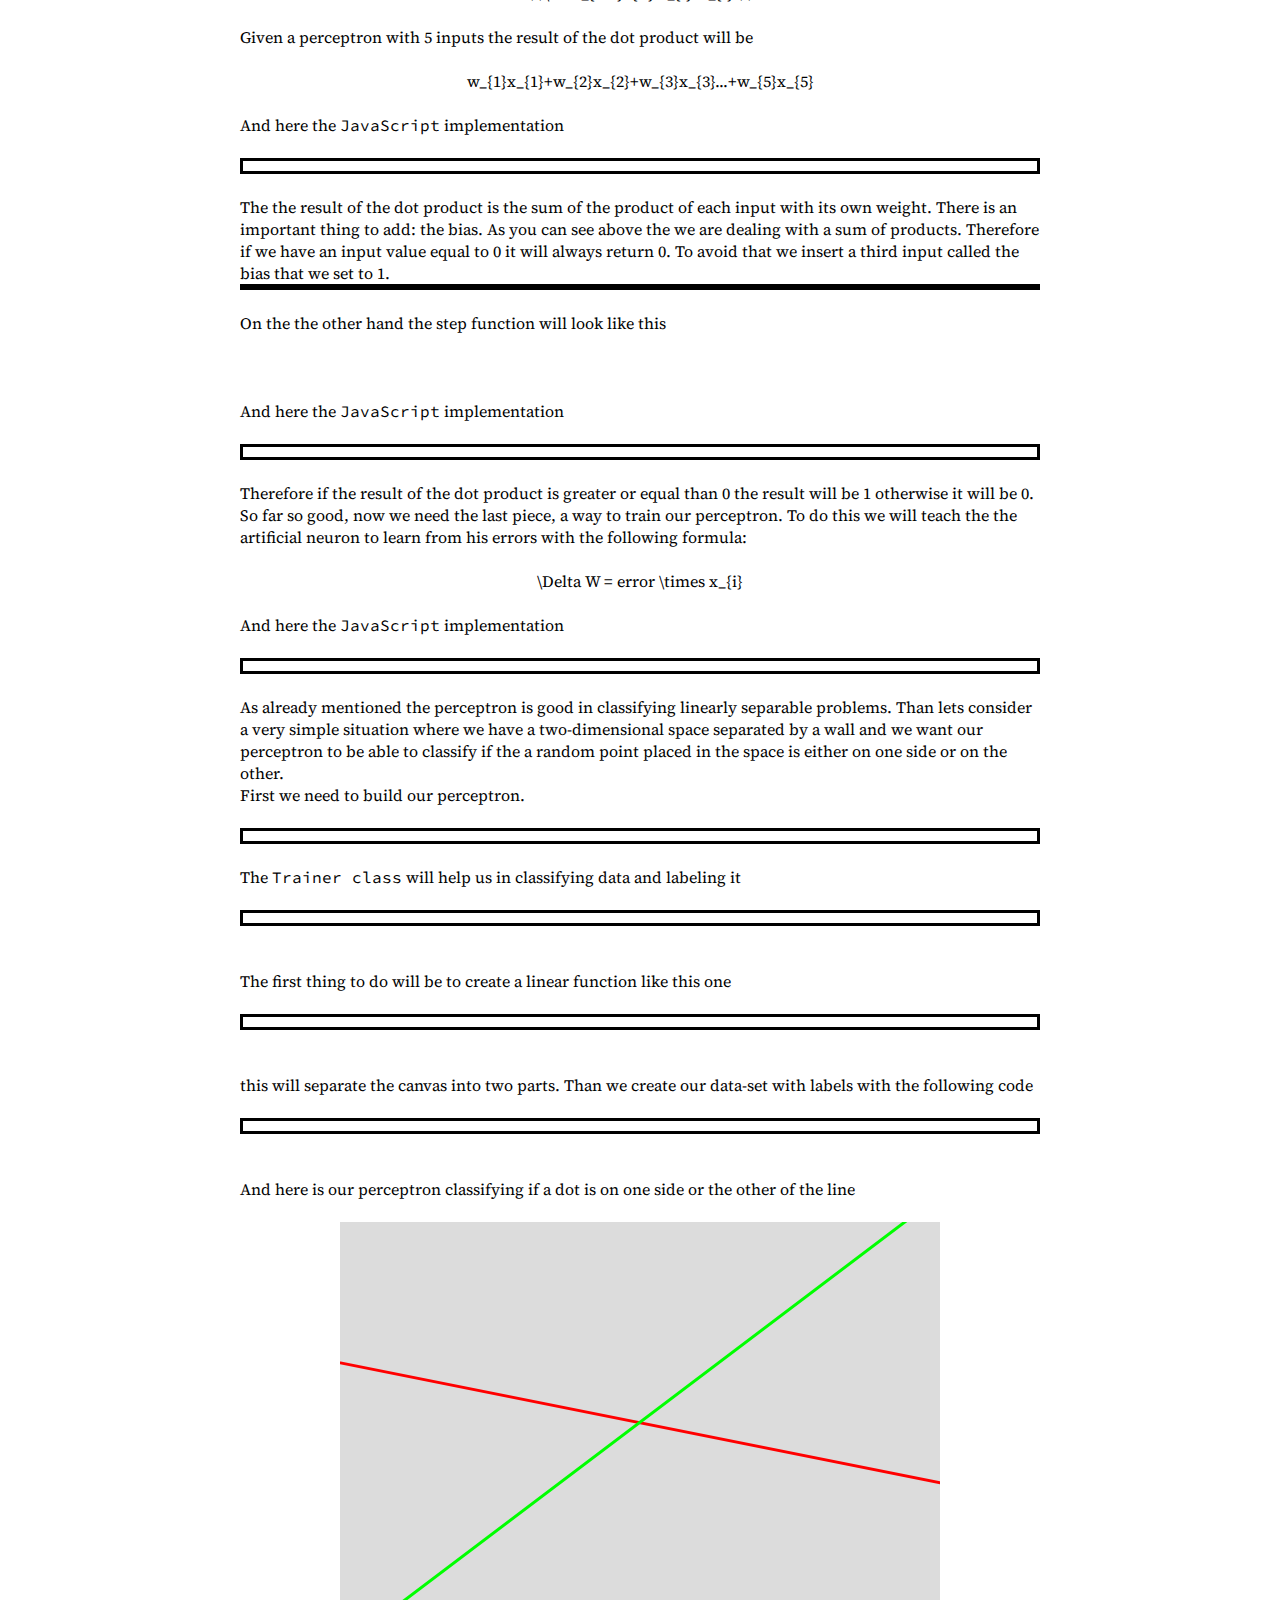
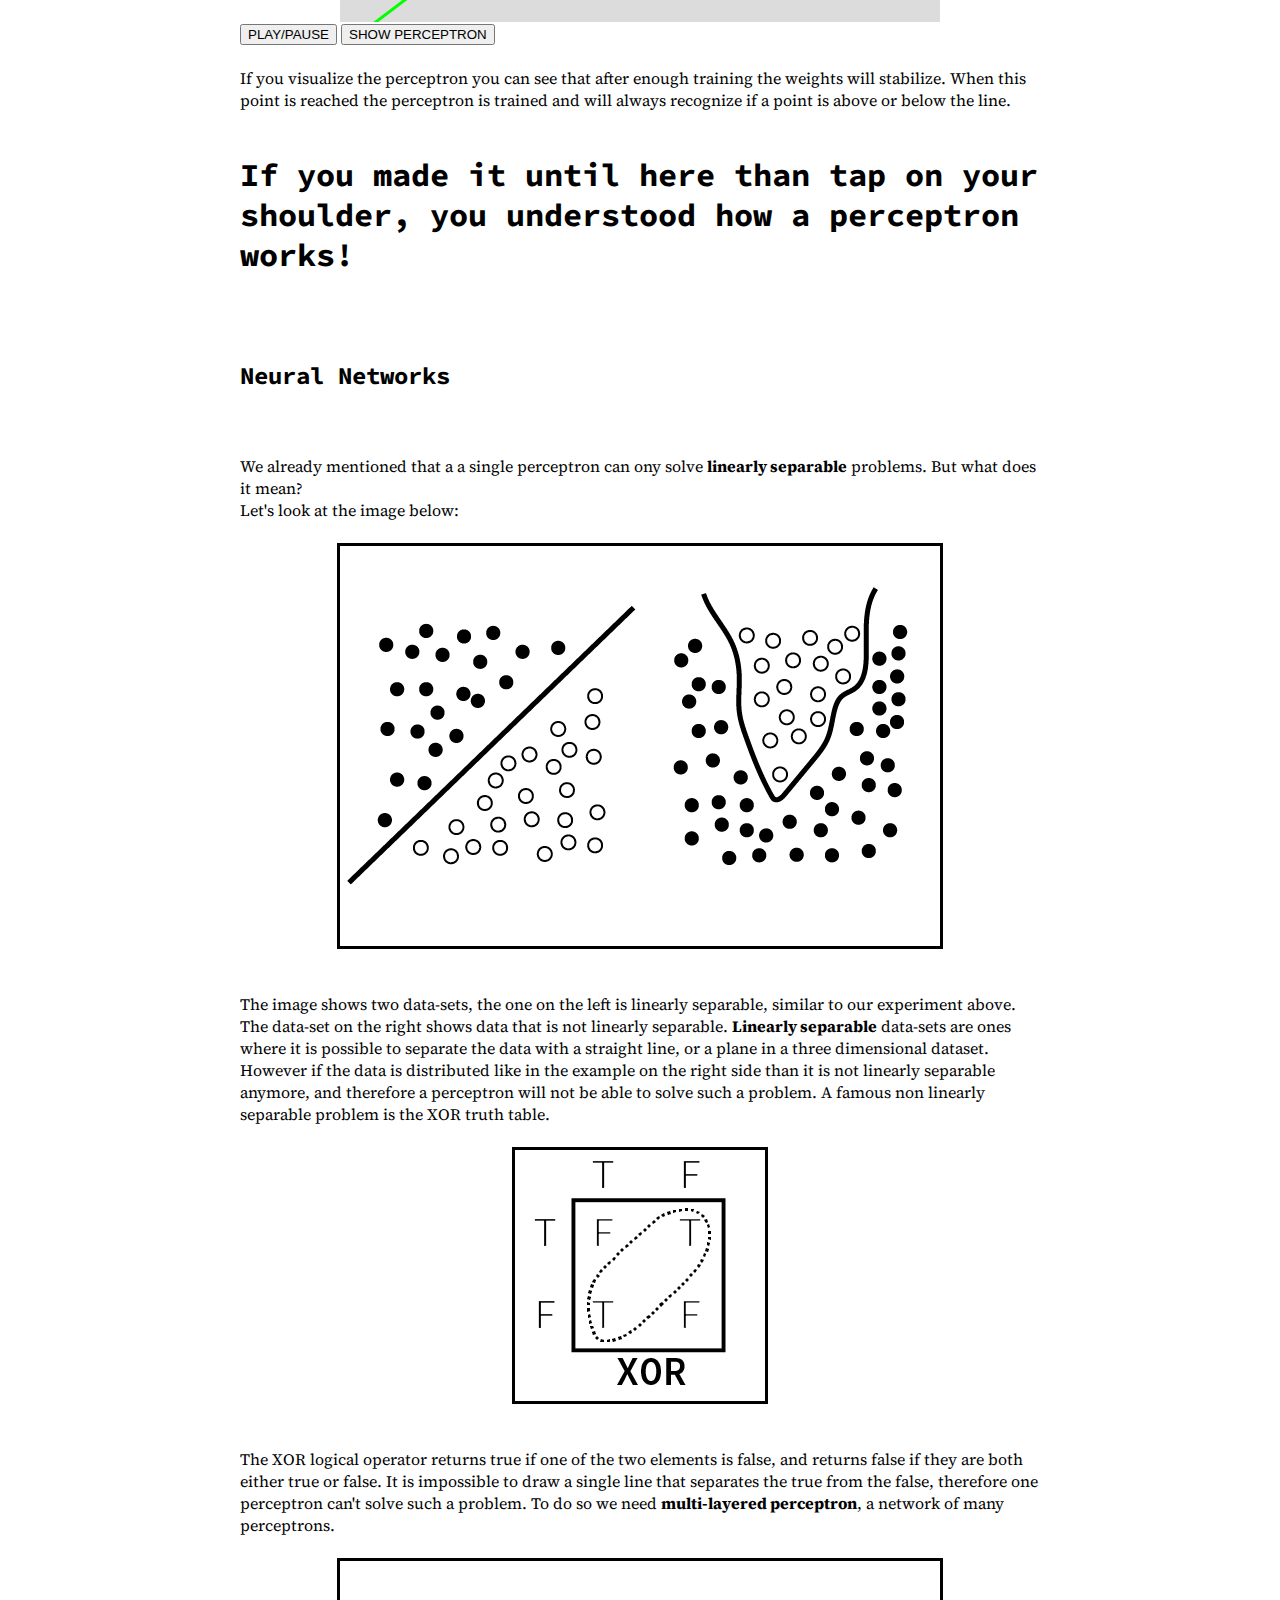
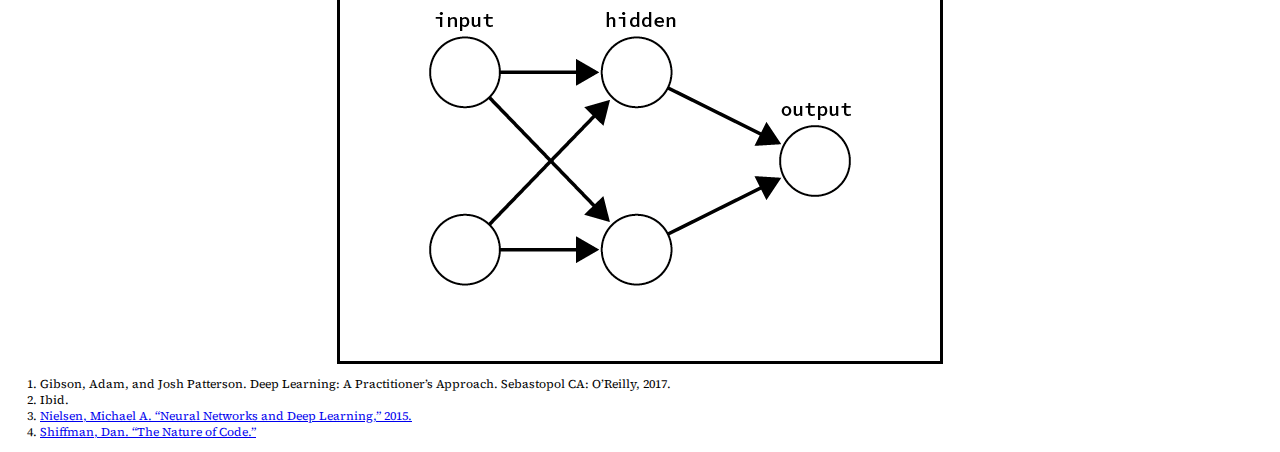
==== commit 6292ee25: "update index add images" ====
--- a/index.html
+++ b/index.html
@@ -52,7 +52,7 @@
 
 		<h2>How does an artificial neuron work?</h2>
 		<img class="images" src="img/perceptron.png" alt="">
-		<br> As already said at the end of the 50’s Frank Rosenblatt developed the first artificial neuron modelled onto the biological
+		<br> As already said at the end of the 50’s Frank Rosenblatt developed the first artificial neuron modeled onto the biological
 		one: the perceptron. The perceptron is a linear model for binary classification. It takes some inputs, those inputs are
 		than processed with dot product between themselves and the weights. The result is than fed to the step function that returns
 		0 or 1. The nature of the output gives the perceptron the possibility to learn to classify between two distinct states.
@@ -66,11 +66,11 @@
 		<u>The whole purpose of machine learning is to tune the weights of artificial neurons, so that given a set of inputs the neuron
 			will output a correct answer.</u>
 		It is important to make clear how important it is to understand the role of the weights. If we look again at the fig. 2 we
-		see a perceptron. Let’s assume this perceptron can classify wether an animal is a dog or a cat given two inputs value like
-		size and sound/pitch (assuming that is possible to encode sound in a unique number). The value of the weights determines
-		the output. In the case of the dog the weights favour the size as a cat has always lower size while cats weights favour
-		the pitch as cats have an higher pitch than dogs. Of course chiwawas might be confused as dogs. But this because we would
-		need much more inputs to really classify between the two species.
+		see a perceptron. Let’s assume this perceptron can classify whether an animal is a dog or a cat given two inputs value
+		like size and sound/pitch (assuming that is possible to encode sound in a unique number). The value of the weights determines
+		the output. In the case of the dog the weights favor the size as a cat has always lower size while cats weights favor the
+		pitch as cats have an higher pitch than dogs. Of course chiwawas might be confused as dogs. But this because we would need
+		much more inputs to really classify between the two species.
 		<h2>How does the weights tuning happen?</h2>
 		One of the methodologies for tuning the weights is with the method of
 		<b>supervised learning</b>. Here there is an great explanation by
@@ -165,7 +165,7 @@
 			</script>
 		</div>
 		<br> The
-		<code>Trainer class</code> will help us in classifying data and labelling it
+		<code>Trainer class</code> will help us in classifying data and labeling it
 		<br>
 		<br>
 		<div class="snippet" id="code5">
@@ -192,20 +192,47 @@
 			</script>
 		</div>
 		<br>
+		<br> And here is our perceptron classifying if a dot is on one side or the other of the line
+		<br>
 		<br>
 		<div id="perceptronCanvas">
 
 		</div>
 		<button onclick="play()">PLAY/PAUSE</button>
-		<br>
-		<br>
-		<br>
-		<br>
-		<br>
-		<br>
-		<br>
-		<br>
-		<br>
+		<button onclick="displayPerceptron()">SHOW PERCEPTRON</button>
+		<br>
+		<br>If you visualize the perceptron you can see that after enough training the weights will stabilize. When this point is reached
+		the perceptron is trained and will always recognize if a point is above or below the line.
+		<br>
+		<br>
+		<h1>If you made it until here than tap on your shoulder, you understood how a perceptron works!</h1>
+		<br>
+		<br>
+		<h2>Neural Networks</h2>
+		<br>
+		<br>We already mentioned that a a single perceptron can ony solve
+		<b>linearly separable</b> problems. But what does it mean?
+		<br> Let's look at the image below:
+		<br>
+		<br>
+		<img class="images" src="img/linear.png" alt="">
+		<br>
+		<br>The image shows two data-sets, the one on the left is linearly separable, similar to our experiment above. The data-set
+		on the right shows data that is not linearly separable.
+		<b>Linearly separable</b> data-sets are ones where it is possible to separate the data with a straight line, or a plane in
+		a three dimensional dataset. However if the data is distributed like in the example on the right side than it is not linearly
+		separable anymore, and therefore a perceptron will not be able to solve such a problem. A famous non linearly separable
+		problem is the XOR truth table.
+		<br>
+		<br>
+		<img class="images" src="img/XOR.png" alt="">
+		<br>
+		<br> The XOR logical operator returns true if one of the two elements is false, and returns false if they are both either true
+		or false. It is impossible to draw a single line that separates the true from the false, therefore one perceptron can't
+		solve such a problem. To do so we need
+		<b>multi-layered perceptron</b>, a network of many perceptrons.
+		<br>
+		<br><img class="images" src="img/multiLayer.png" alt="">
 	</div>
 	<div class="footnotes">
 		<ol>
--- a/style.css
+++ b/style.css
@@ -13,6 +13,14 @@
     display: block;
     margin: auto;
 }
+h1,
+h2,
+h3,
+h4,
+h5,
+h6{
+    font-family: 'Source Code Pro', monospace;
+}
 blockquote{
     font-style: italic;
 }
@@ -20,7 +28,7 @@
     display: block;
     margin: auto;
     border: 3px solid  #000;
-    width: 75%;
+    /* width: 75%; */
     min-width: 200px;
 }
 /* Bare bones style for the desired effect */
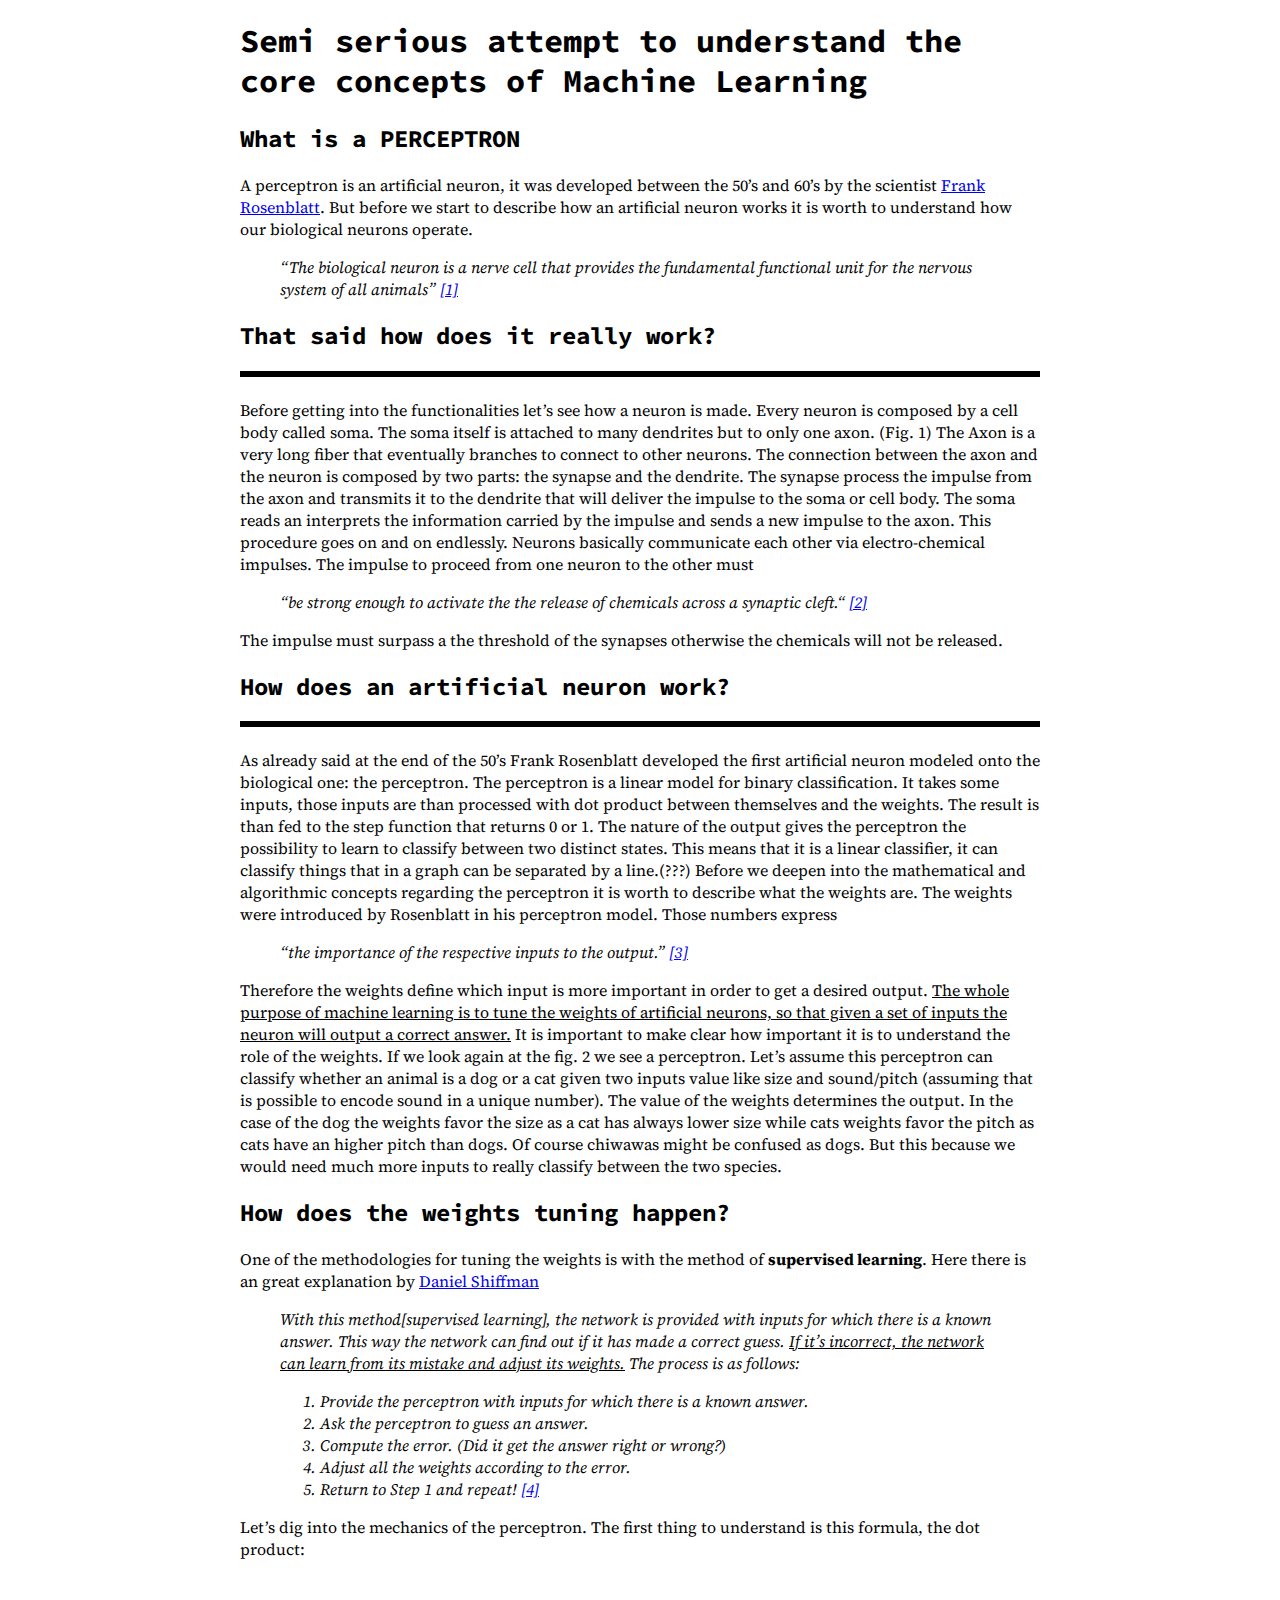
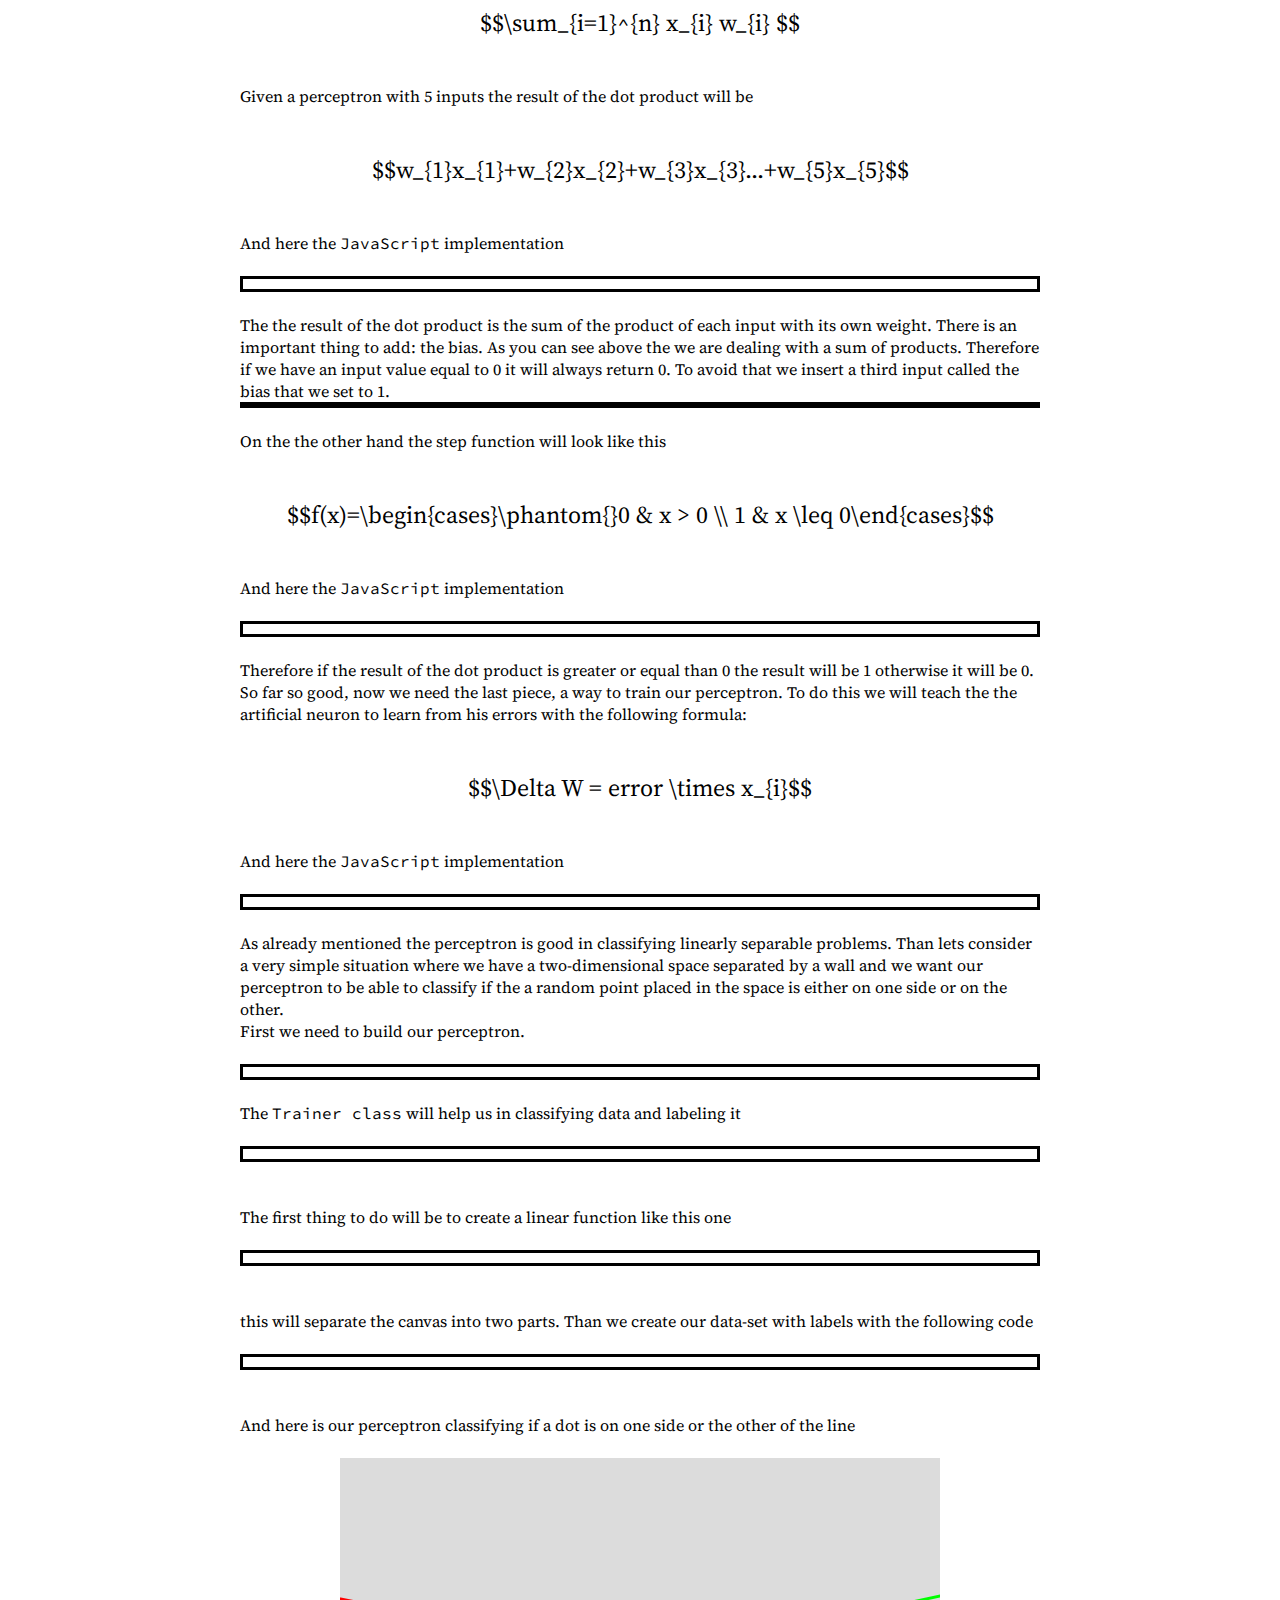
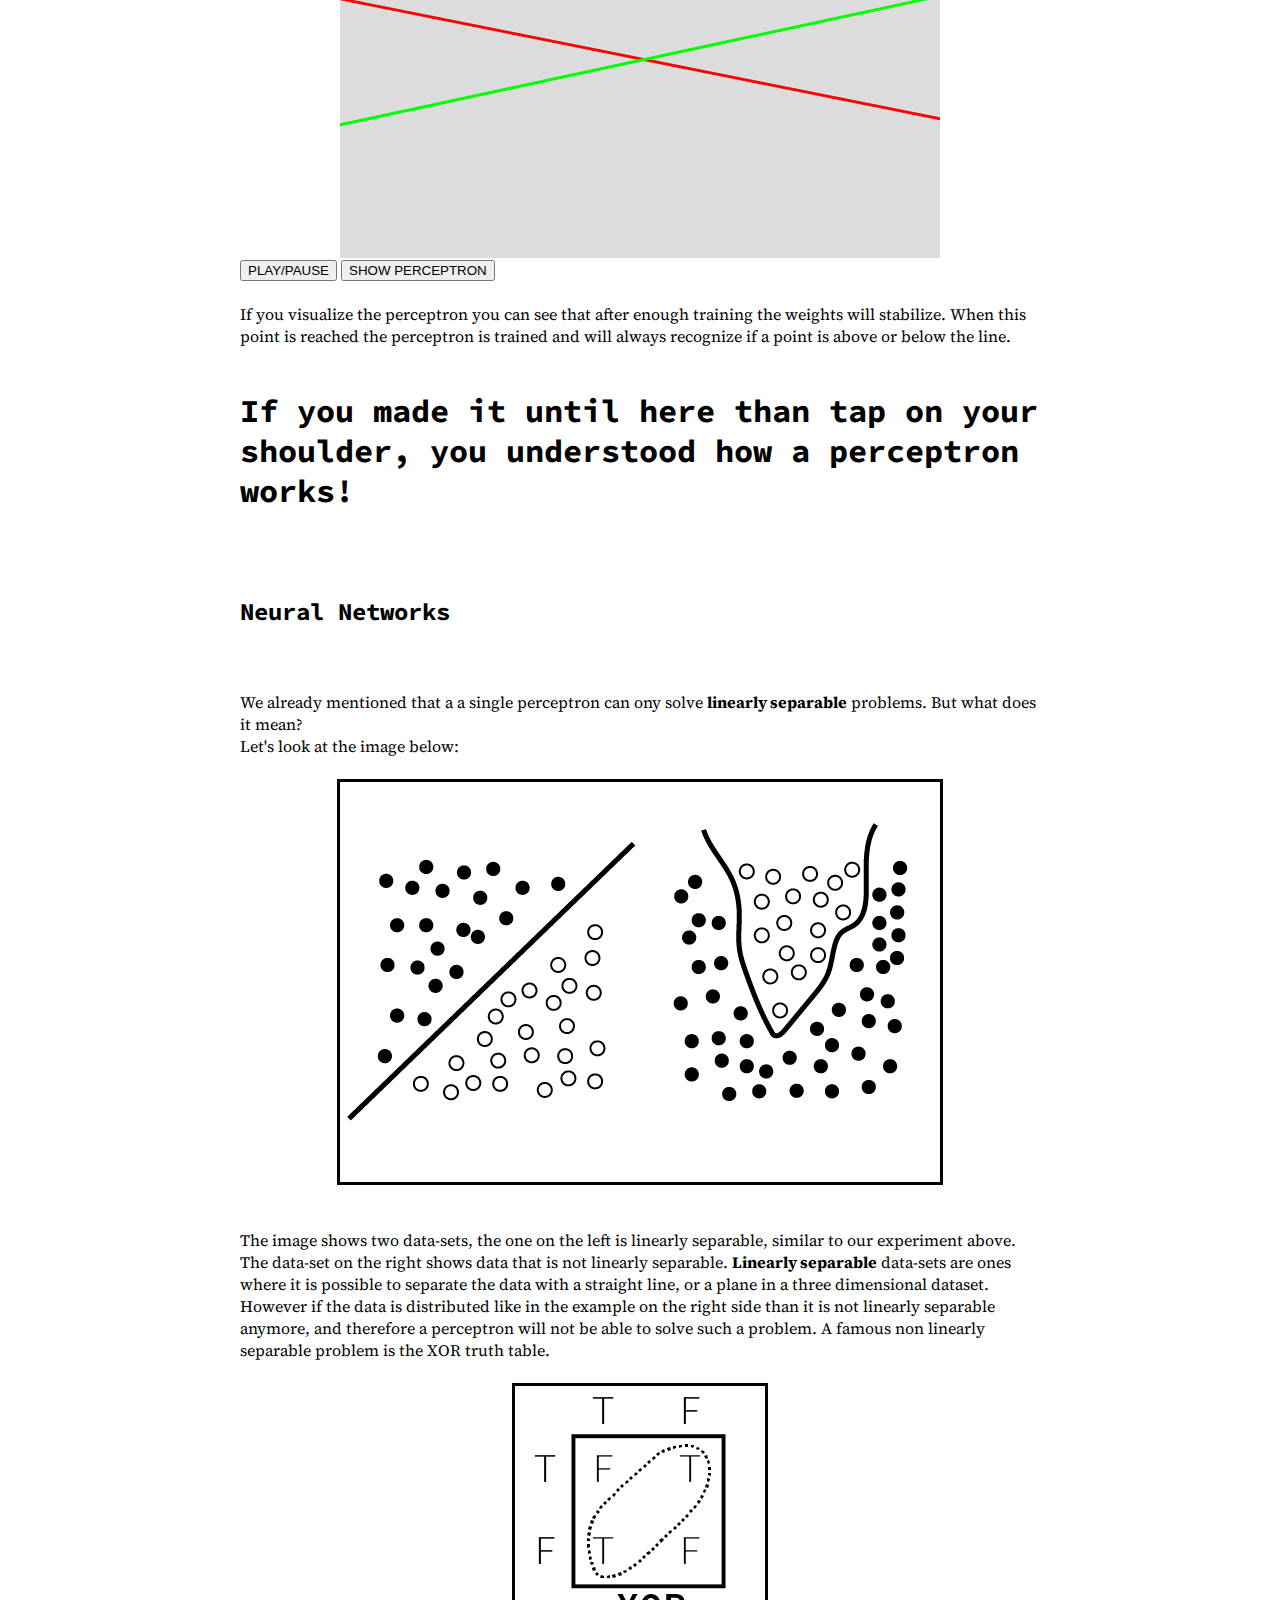
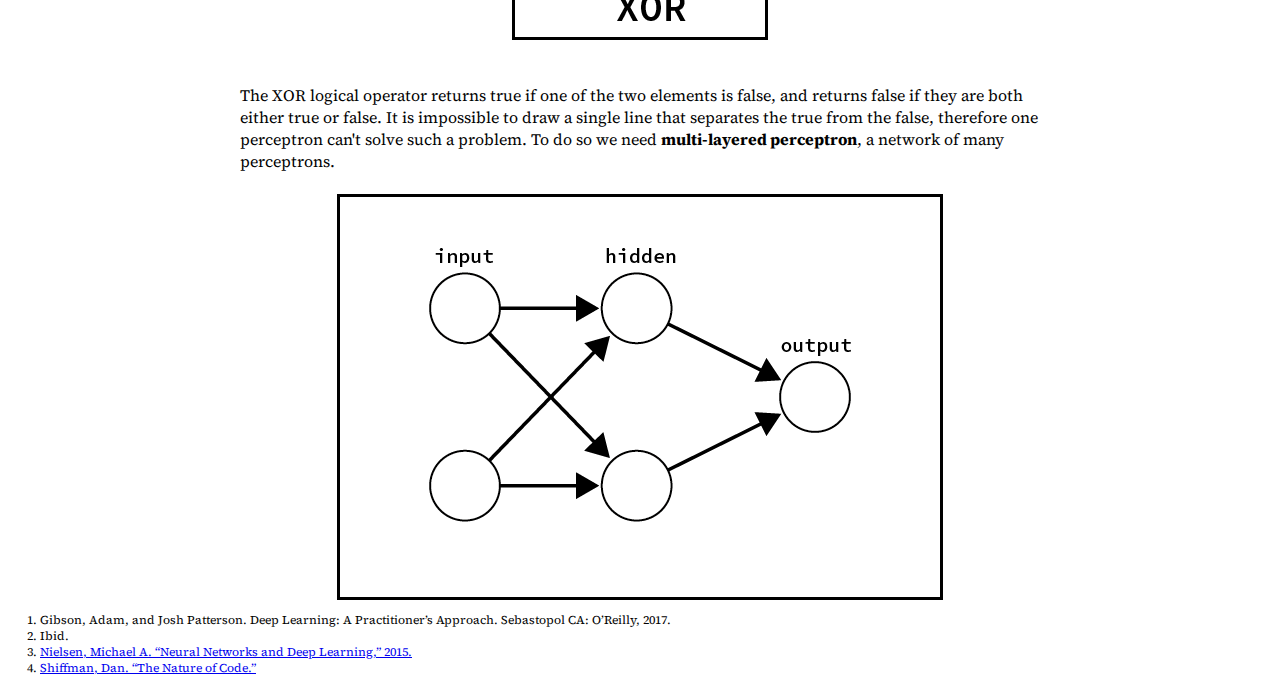
==== commit ee6c246a: "add new mathViz library" ====
--- a/index.html
+++ b/index.html
@@ -8,6 +8,7 @@
 
 	<title>simplePerceptron</title>
 	<script type="text/javascript" src="http://latex.codecogs.com/latexit.js"></script>
+	<script src='https://cdnjs.cloudflare.com/ajax/libs/mathjax/2.7.2/MathJax.js?config=TeX-MML-AM_CHTML'></script>
 	<script src="jquery-3.3.1.min.js"></script>
 	<script src="simplePerceptron/libraries/p5.js"></script>
 	<script src="simplePerceptron/libraries/p5.dom.js"></script>
@@ -98,15 +99,11 @@
 		Let’s dig into the mechanics of the perceptron. The first thing to understand is this formula, the dot product:
 		<br>
 		<br>
-		<div lang="latex" class="math">
-			$$\sum_{i=1}^{n} x_{i} w_{i} $$
-		</div>
+		<p class="math">$$\sum_{i=1}^{n} x_{i} w_{i} $$</p>
 		<br> Given a perceptron with 5 inputs the result of the dot product will be
 		<br>
 		<br>
-		<div lang="latex" class="math">
-			w_{1}x_{1}+w_{2}x_{2}+w_{3}x_{3}...+w_{5}x_{5}
-		</div>
+		<p class="math">$$w_{1}x_{1}+w_{2}x_{2}+w_{3}x_{3}...+w_{5}x_{5}$$</p>
 		<br> And here the
 		<code>JavaScript</code> implementation
 		<br>
@@ -124,9 +121,9 @@
 		<br> On the the other hand the step function will look like this
 		<br>
 		<br>
-		<div class="math">
-			<img src="http://latex.codecogs.com/gif.latex?f(x)=\begin{cases}\phantom{}0&x%3C0\\1&x%3E=0\end{cases}" alt="">
-		</div>
+		<p class="math">
+			$$f(x)=\begin{cases}\phantom{}0 & x > 0 \\ 1 & x \leq 0\end{cases}$$
+		</p>
 		<br> And here the
 		<code>JavaScript</code> implementation
 		<br>
@@ -141,9 +138,9 @@
 		neuron to learn from his errors with the following formula:
 		<br>
 		<br>
-		<div lang="latex" class="math">
-			\Delta W = error \times x_{i}
-		</div>
+		<p class="math">
+			$$\Delta W = error \times x_{i}$$
+		</p>
 		<br> And here the
 		<code>JavaScript</code> implementation
 		<br>
@@ -232,7 +229,8 @@
 		solve such a problem. To do so we need
 		<b>multi-layered perceptron</b>, a network of many perceptrons.
 		<br>
-		<br><img class="images" src="img/multiLayer.png" alt="">
+		<br>
+		<img class="images" src="img/multiLayer.png" alt="">
 	</div>
 	<div class="footnotes">
 		<ol>
--- a/style.css
+++ b/style.css
@@ -102,6 +102,7 @@
 }
 .math{
     text-align: center;
+    font-size: 150%;
 }
 .footnotes{
     font-size: 75%;
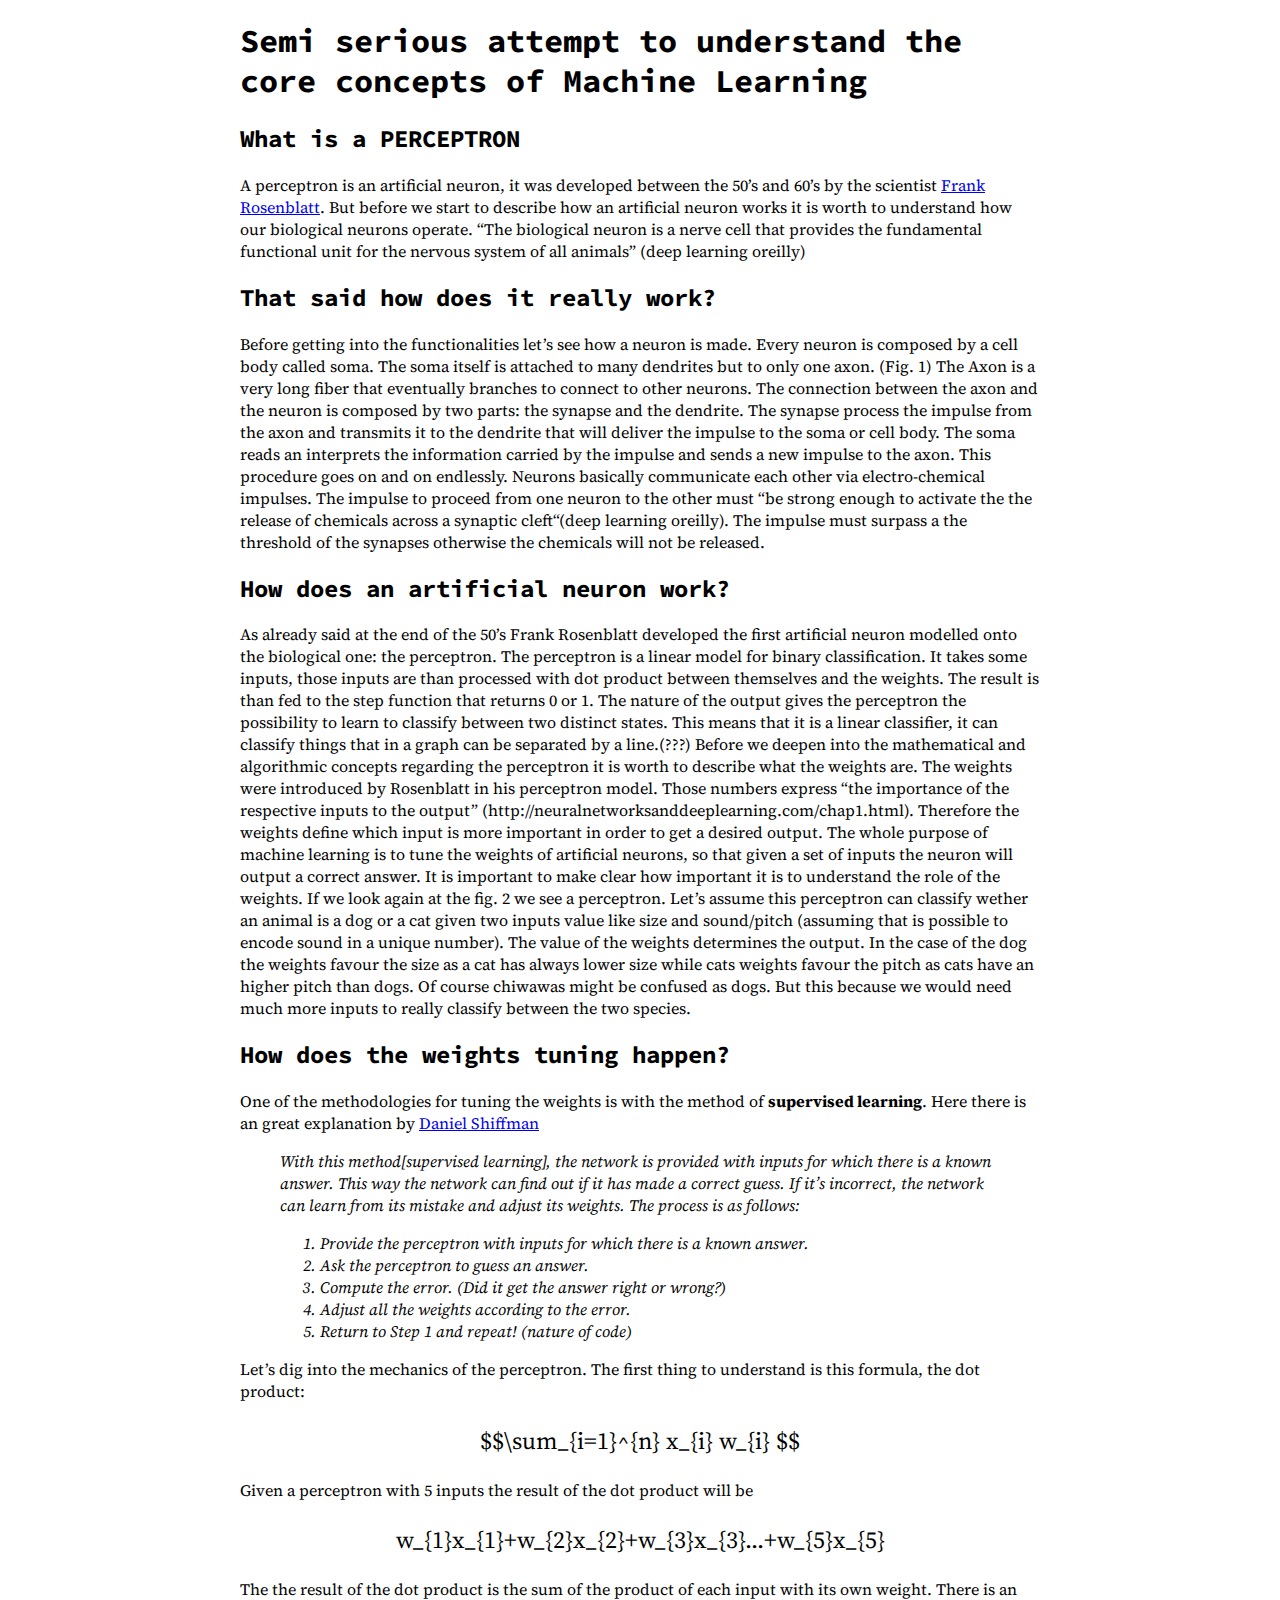
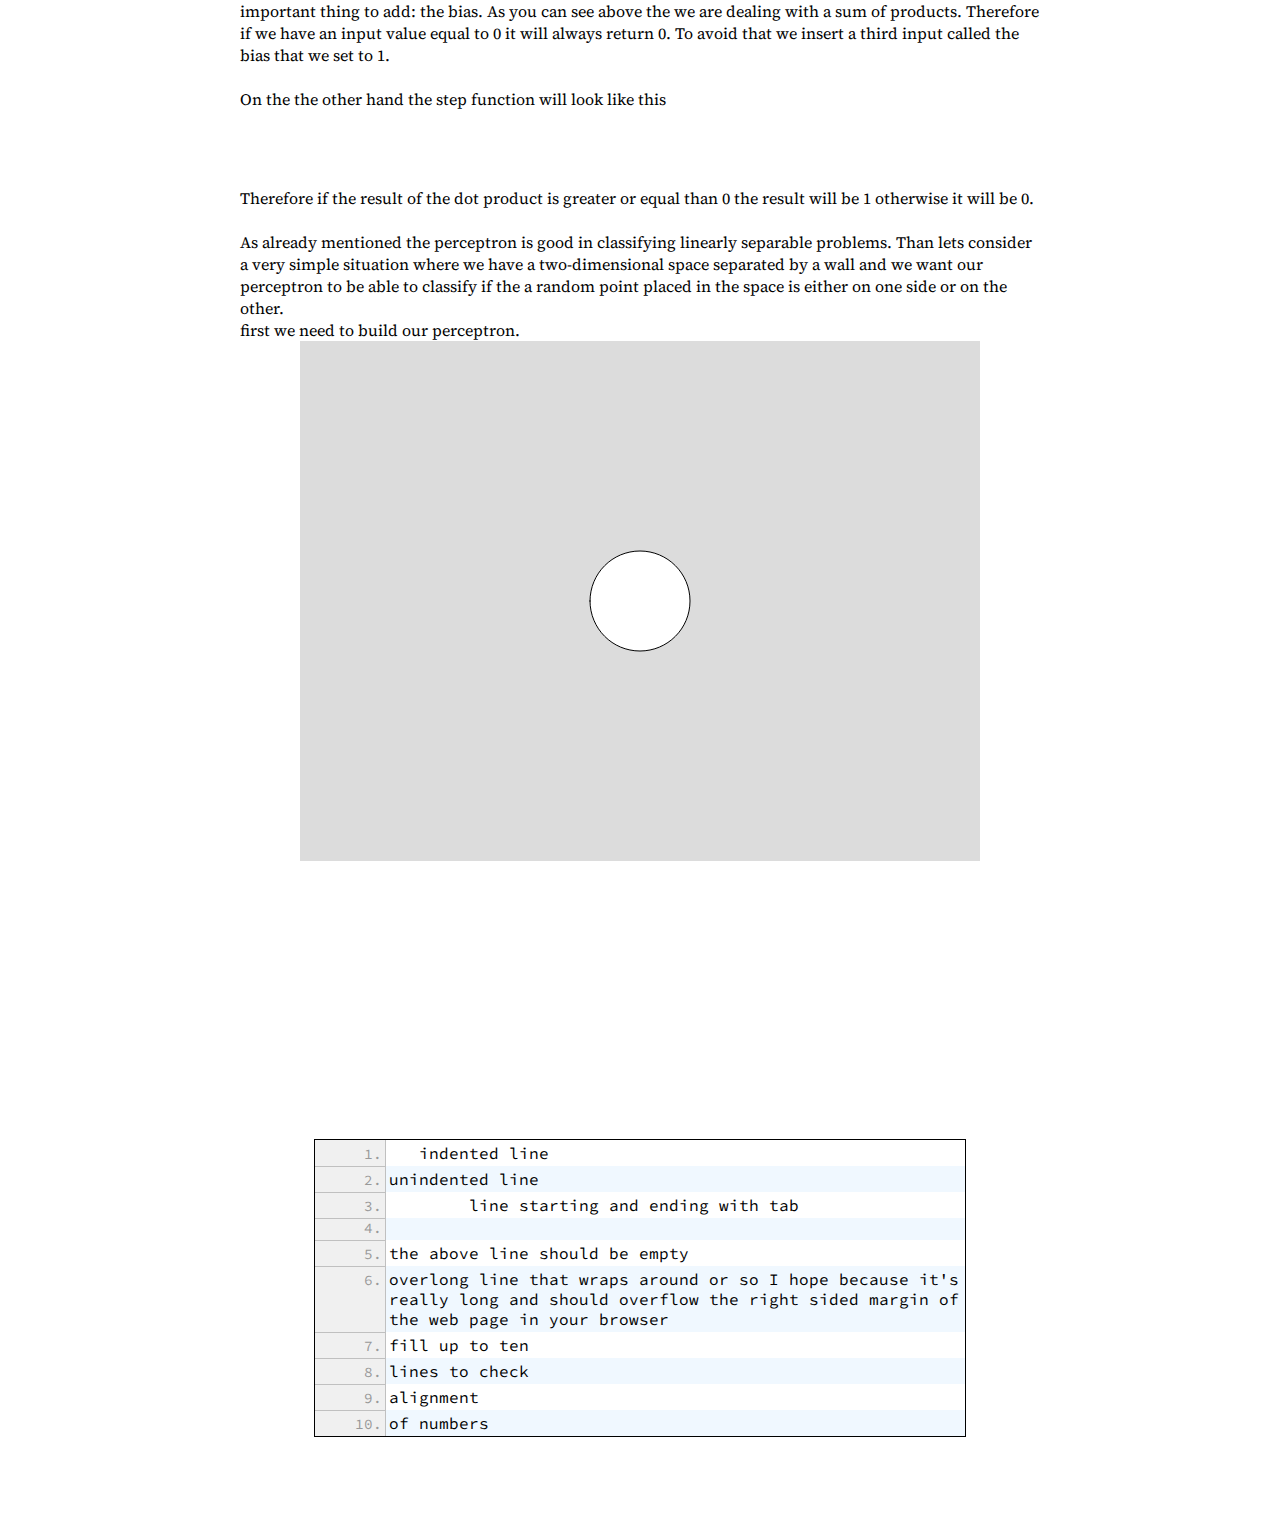
==== commit bbf49fdf: "update js" ====
--- a/index.html
+++ b/index.html
@@ -8,18 +8,13 @@
 
 	<title>simplePerceptron</title>
 	<script type="text/javascript" src="http://latex.codecogs.com/latexit.js"></script>
-	<script src='https://cdnjs.cloudflare.com/ajax/libs/mathjax/2.7.2/MathJax.js?config=TeX-MML-AM_CHTML'></script>
-	<script src="jquery-3.3.1.min.js"></script>
 	<script src="simplePerceptron/libraries/p5.js"></script>
 	<script src="simplePerceptron/libraries/p5.dom.js"></script>
 	<script src="simplePerceptron/libraries/p5.sound.js"></script>
+	<script src="simplePerceptron/sketch.js"></script>
 	<script src="simplePerceptron/perceptron.js"></script>
 	<script src="simplePerceptron/trainer.js"></script>
-	<script src="simplePerceptron/sketch.js"></script>
 	<link rel="stylesheet" href="style.css">
-	<script src="codemirror/lib/codemirror.js"></script>
-	<link rel="stylesheet" href="codemirror/lib/codemirror.css">
-	<script src="codemirror/mode/javascript/javascript.js"></script>
 	<style>
 	</style>
 </head>
@@ -31,55 +26,45 @@
 		<h2>What is a PERCEPTRON</h2>
 		A perceptron is an artificial neuron, it was developed between the 50’s and 60’s by the scientist
 		<a href="https://en.wikipedia.org/wiki/Frank_Rosenblatt">Frank Rosenblatt</a>. But before we start to describe how an artificial neuron works it is worth to understand how our
-		biological neurons operate.
-		<br>
-		<blockquote>
-			“The biological neuron is a nerve cell that provides the fundamental functional unit for the nervous system of all animals”
-			<a href="#1">[1]</a>
-		</blockquote>
+		biological neurons operate. “The biological neuron is a nerve cell that provides the fundamental functional unit for the
+		nervous system of all animals” (deep learning oreilly)
 
 		<h2>That said how does it really work?</h2>
-		<img class="images" src="img/NEuron.png" alt="">
-		<br> Before getting into the functionalities let’s see how a neuron is made. Every neuron is composed by a cell body called
-		soma. The soma itself is attached to many dendrites but to only one axon. (Fig. 1) The Axon is a very long fiber that eventually
+		Before getting into the functionalities let’s see how a neuron is made. Every neuron is composed by a cell body called soma.
+		The soma itself is attached to many dendrites but to only one axon. (Fig. 1) The Axon is a very long fiber that eventually
 		branches to connect to other neurons. The connection between the axon and the neuron is composed by two parts: the synapse
 		and the dendrite. The synapse process the impulse from the axon and transmits it to the dendrite that will deliver the
 		impulse to the soma or cell body. The soma reads an interprets the information carried by the impulse and sends a new impulse
 		to the axon. This procedure goes on and on endlessly. Neurons basically communicate each other via electro-chemical impulses.
-		The impulse to proceed from one neuron to the other must
-		<blockquote>“be strong enough to activate the the release of chemicals across a synaptic cleft.“
-			<a href="#2">[2]</a>
-		</blockquote> The impulse must surpass a the threshold of the synapses otherwise the chemicals will not be released.
+		The impulse to proceed from one neuron to the other must “be strong enough to activate the the release of chemicals across
+		a synaptic cleft“(deep learning oreilly). The impulse must surpass a the threshold of the synapses otherwise the chemicals
+		will not be released.
 
 		<h2>How does an artificial neuron work?</h2>
-		<img class="images" src="img/perceptron.png" alt="">
-		<br> As already said at the end of the 50’s Frank Rosenblatt developed the first artificial neuron modeled onto the biological
+		As already said at the end of the 50’s Frank Rosenblatt developed the first artificial neuron modelled onto the biological
 		one: the perceptron. The perceptron is a linear model for binary classification. It takes some inputs, those inputs are
 		than processed with dot product between themselves and the weights. The result is than fed to the step function that returns
 		0 or 1. The nature of the output gives the perceptron the possibility to learn to classify between two distinct states.
 		This means that it is a linear classifier, it can classify things that in a graph can be separated by a line.(???) Before
 		we deepen into the mathematical and algorithmic concepts regarding the perceptron it is worth to describe what the weights
-		are. The weights were introduced by Rosenblatt in his perceptron model. Those numbers express
-		<blockquote>
-			“the importance of the respective inputs to the output.”
-			<a href="#3">[3]</a>
-		</blockquote>Therefore the weights define which input is more important in order to get a desired output.
-		<u>The whole purpose of machine learning is to tune the weights of artificial neurons, so that given a set of inputs the neuron
-			will output a correct answer.</u>
-		It is important to make clear how important it is to understand the role of the weights. If we look again at the fig. 2 we
-		see a perceptron. Let’s assume this perceptron can classify whether an animal is a dog or a cat given two inputs value
-		like size and sound/pitch (assuming that is possible to encode sound in a unique number). The value of the weights determines
-		the output. In the case of the dog the weights favor the size as a cat has always lower size while cats weights favor the
-		pitch as cats have an higher pitch than dogs. Of course chiwawas might be confused as dogs. But this because we would need
-		much more inputs to really classify between the two species.
+		are. The weights were introduced by Rosenblatt in his perceptron model. Those numbers express “the importance of the respective
+		inputs to the output” (http://neuralnetworksanddeeplearning.com/chap1.html). Therefore the weights define which input is
+		more important in order to get a desired output. The whole purpose of machine learning is to tune the weights of artificial
+		neurons, so that given a set of inputs the neuron will output a correct answer. It is important to make clear how important
+		it is to understand the role of the weights. If we look again at the fig. 2 we see a perceptron. Let’s assume this perceptron
+		can classify wether an animal is a dog or a cat given two inputs value like size and sound/pitch (assuming that is possible
+		to encode sound in a unique number). The value of the weights determines the output. In the case of the dog the weights
+		favour the size as a cat has always lower size while cats weights favour the pitch as cats have an higher pitch than dogs.
+		Of course chiwawas might be confused as dogs. But this because we would need much more inputs to really classify between
+		the two species.
 		<h2>How does the weights tuning happen?</h2>
 		One of the methodologies for tuning the weights is with the method of
 		<b>supervised learning</b>. Here there is an great explanation by
 		<a href="http://natureofcode.com/book/chapter-10-neural-networks/">Daniel Shiffman</a>
 		<blockquote>
 			With this method[supervised learning], the network is provided with inputs for which there is a known answer. This way the
-			network can find out if it has made a correct guess.
-			<u>If it’s incorrect, the network can learn from its mistake and adjust its weights.</u> The process is as follows:
+			network can find out if it has made a correct guess. If it’s incorrect, the network can learn from its mistake and adjust
+			its weights. The process is as follows:
 			<br>
 			<ol>
 				<li>Provide the perceptron with inputs for which there is a known answer.
@@ -90,167 +75,70 @@
 				</li>
 				<li>Adjust all the weights according to the error.
 				</li>
-				<li>Return to Step 1 and repeat!
-					<a href="#4">[4]</a>
-				</li>
+				<li>Return to Step 1 and repeat! (nature of code)</li>
 			</ol>
 		</blockquote>
 
 		Let’s dig into the mechanics of the perceptron. The first thing to understand is this formula, the dot product:
 		<br>
 		<br>
-		<p class="math">$$\sum_{i=1}^{n} x_{i} w_{i} $$</p>
+		<div lang="latex" class="math">
+			$$\sum_{i=1}^{n} x_{i} w_{i} $$
+		</div>
 		<br> Given a perceptron with 5 inputs the result of the dot product will be
 		<br>
 		<br>
-		<p class="math">$$w_{1}x_{1}+w_{2}x_{2}+w_{3}x_{3}...+w_{5}x_{5}$$</p>
-		<br> And here the
-		<code>JavaScript</code> implementation
+		<div lang="latex" class="math">
+			w_{1}x_{1}+w_{2}x_{2}+w_{3}x_{3}...+w_{5}x_{5}
+		</div>
+		<br>
+		The the result of the dot product is the sum of the product of each input with its own weight. There is an important thing
+		to add: the bias. As you can see above the we are dealing with a sum of products. Therefore if we have an input value equal
+		to 0 it will always return 0. To avoid that we insert a third input called the bias that we set to 1. <br>
+		<img src="img/perceptron2.png" alt="">
+		<br>
+		On the the other hand the step function will look like this
 		<br>
 		<br>
-		<div class="snippet" id="code1">
-			<script>
-				setCode('simplePerceptron/feedForward.txt', 'code1');
-			</script>
+		<div class="math">
+				<img src="http://latex.codecogs.com/gif.latex?f(x)=\begin{cases}\phantom{}0&x%3C0\\1&x%3E=0\end{cases}" alt="">
 		</div>
-		<br> The the result of the dot product is the sum of the product of each input with its own weight. There is an important thing
-		to add: the bias. As you can see above the we are dealing with a sum of products. Therefore if we have an input value equal
-		to 0 it will always return 0. To avoid that we insert a third input called the bias that we set to 1.
-		<br>
-		<img class="images" src="img/perceptron2.png" alt="">
-		<br> On the the other hand the step function will look like this
+		<br> 
+		Therefore if the result of the dot product is greater or equal than 0 the result will be 1 otherwise it will be 0.
 		<br>
 		<br>
-		<p class="math">
-			$$f(x)=\begin{cases}\phantom{}0 & x > 0 \\ 1 & x \leq 0\end{cases}$$
-		</p>
-		<br> And here the
-		<code>JavaScript</code> implementation
-		<br>
-		<br>
-		<div class="snippet" id="code2">
-			<script>
-				setCode('simplePerceptron/activation.txt', 'code2');
-			</script>
-		</div>
-		<br> Therefore if the result of the dot product is greater or equal than 0 the result will be 1 otherwise it will be 0.
-		<br> So far so good, now we need the last piece, a way to train our perceptron. To do this we will teach the the artificial
-		neuron to learn from his errors with the following formula:
-		<br>
-		<br>
-		<p class="math">
-			$$\Delta W = error \times x_{i}$$
-		</p>
-		<br> And here the
-		<code>JavaScript</code> implementation
-		<br>
-		<br>
-		<div class="snippet" id="code3">
-			<script>
-				setCode('simplePerceptron/train.txt', 'code3');
-			</script>
-		</div>
-		<br> As already mentioned the perceptron is good in classifying linearly separable problems. Than lets consider a very simple
-		situation where we have a two-dimensional space separated by a wall and we want our perceptron to be able to classify if
-		the a random point placed in the space is either on one side or on the other.
-		<br> First we need to build our perceptron.
-		<br>
-		<br>
-		<div class="snippet" id="code4">
-			<script>
-				setCode('simplePerceptron/perceptron.js', 'code4');
-			</script>
-		</div>
-		<br> The
-		<code>Trainer class</code> will help us in classifying data and labeling it
-		<br>
-		<br>
-		<div class="snippet" id="code5">
-			<script>
-				setCode('simplePerceptron/trainer.js', 'code5');
-			</script>
-		</div>
-		<br>
-		<br> The first thing to do will be to create a linear function like this one
-		<br>
-		<br>
-		<div class="snippet" id="code6">
-			<script>
-				setCode('simplePerceptron/function.txt', 'code6');
-			</script>
-		</div>
-		<br>
-		<br>this will separate the canvas into two parts. Than we create our data-set with labels with the following code
-		<br>
-		<br>
-		<div class="snippet" id="code7">
-			<script>
-				setCode('simplePerceptron/data.txt', 'code7');
-			</script>
-		</div>
-		<br>
-		<br> And here is our perceptron classifying if a dot is on one side or the other of the line
-		<br>
-		<br>
+		As already mentioned the perceptron is good in classifying linearly separable problems. Than lets consider a very simple situation
+		where we have a two-dimensional space separated by a wall and we want our perceptron to be able to classify if the a random
+		point placed in the space is either on one side or on the other. <br>
+		first we need to build our perceptron. 
 		<div id="perceptronCanvas">
 
 		</div>
-		<button onclick="play()">PLAY/PAUSE</button>
-		<button onclick="displayPerceptron()">SHOW PERCEPTRON</button>
-		<br>
-		<br>If you visualize the perceptron you can see that after enough training the weights will stabilize. When this point is reached
-		the perceptron is trained and will always recognize if a point is above or below the line.
 		<br>
 		<br>
-		<h1>If you made it until here than tap on your shoulder, you understood how a perceptron works!</h1>
 		<br>
 		<br>
-		<h2>Neural Networks</h2>
-		<br>
-		<br>We already mentioned that a a single perceptron can ony solve
-		<b>linearly separable</b> problems. But what does it mean?
-		<br> Let's look at the image below:
 		<br>
 		<br>
-		<img class="images" src="img/linear.png" alt="">
-		<br>
-		<br>The image shows two data-sets, the one on the left is linearly separable, similar to our experiment above. The data-set
-		on the right shows data that is not linearly separable.
-		<b>Linearly separable</b> data-sets are ones where it is possible to separate the data with a straight line, or a plane in
-		a three dimensional dataset. However if the data is distributed like in the example on the right side than it is not linearly
-		separable anymore, and therefore a perceptron will not be able to solve such a problem. A famous non linearly separable
-		problem is the XOR truth table.
 		<br>
 		<br>
-		<img class="images" src="img/XOR.png" alt="">
 		<br>
-		<br> The XOR logical operator returns true if one of the two elements is false, and returns false if they are both either true
-		or false. It is impossible to draw a single line that separates the true from the false, therefore one perceptron can't
-		solve such a problem. To do so we need
-		<b>multi-layered perceptron</b>, a network of many perceptrons.
-		<br>
-		<br>
-		<img class="images" src="img/multiLayer.png" alt="">
+		<pre class="code">
+				<span class="tr first-row"><span class="th"></span><code>   indented line</code></span>
+				<span class="tr e"><span class="th"></span><code>unindented line</code></span>
+				<span class="tr"><span class="th"></span><code>&#9;line starting and ending with tab&#9;</code></span>
+				<span class="tr e"><span class="th"></span><code></code></span>
+				<span class="tr"><span class="th"></span><code>the above line should be empty</code></span>
+				<span class="tr e"><span class="th"></span><code>overlong line that wraps around or so I hope because it's really long and should overflow the right sided margin of the web page in your browser</code></span>
+				<span class="tr"><span class="th"></span><code>fill up to ten</code></span>
+				<span class="tr e"><span class="th"></span><code>lines to check</code></span>
+				<span class="tr"><span class="th"></span><code>alignment</code></span>
+				<span class="tr e"><span class="th"></span><code>of numbers</code></span>
+				</pre>
 	</div>
 	<div class="footnotes">
-		<ol>
-			<li id="1">
-				Gibson, Adam, and Josh Patterson. Deep Learning: A Practitioner’s Approach. Sebastopol CA: O’Reilly, 2017.
-			</li>
-			<li id="2">
-				Ibid.
-			</li>
-			<li id="3">
-				<a href="http://neuralnetworksanddeeplearning.com">Nielsen, Michael A. “Neural Networks and Deep Learning,” 2015.</a>
-			</li>
-			<li id="4">
-				<a href="http://natureofcode.com/book/chapter-10-neural-networks/">Shiffman, Dan. “The Nature of Code.”</a>
-			</li>
-		</ol>
+
 	</div>
-	<script>
-
-	</script>
 </body>
 
 </html>